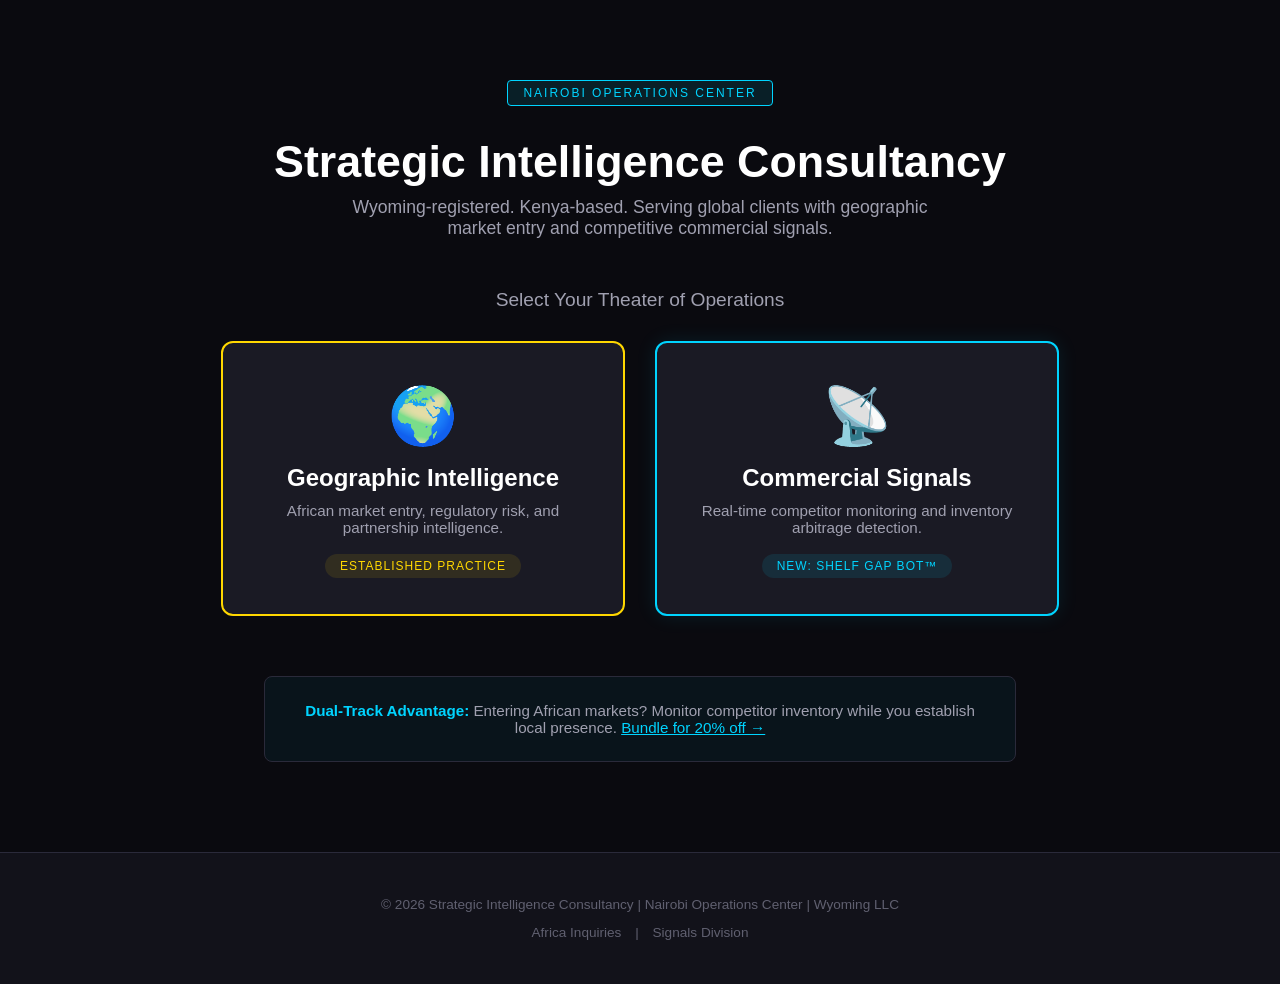
==== index.html @ e2057230 "feat: dual-division architecture - Geographic + Commercial Divisions" ====
<!DOCTYPE html>
<html lang="en">
<head>
    <meta charset="UTF-8">
    <meta name="viewport" content="width=device-width, initial-scale=1.0">
    <title>Strategic Intelligence | Global Operations</title>
    <link rel="stylesheet" href="assets/css/main.css">
</head>
<body style="background:#0a0a0f; color:white; font-family:Arial,sans-serif; margin:0; padding:0;">
    <div style="text-align:center; padding:80px 20px 40px;">
        <div style="display:inline-block; background:rgba(0,212,255,0.1); border:1px solid #00d4ff; color:#00d4ff; padding:5px 15px; border-radius:4px; font-size:0.75rem; letter-spacing:2px; margin-bottom:20px;">NAIROBI OPERATIONS CENTER</div>
        <h1 style="font-size:2.8rem; margin:10px 0; font-weight:700;">Strategic Intelligence Consultancy</h1>
        <p style="color:#a0a0b0; font-size:1.1rem; max-width:600px; margin:0 auto 50px;">Wyoming-registered. Kenya-based. Serving global clients with geographic market entry and competitive commercial signals.</p>
        <h2 style="color:#a0a0b0; font-size:1.2rem; margin-bottom:30px; font-weight:400;">Select Your Theater of Operations</h2>
        <div style="display:flex; justify-content:center; gap:30px; flex-wrap:wrap; max-width:1000px; margin:0 auto;">
            <a href="divisions/geographic/" style="text-decoration:none; color:white; background:#1a1a24; padding:40px; border-radius:12px; border:2px solid #ffd700; width:320px; display:block; transition:all 0.3s;">
                <div style="font-size:3.5rem; margin-bottom:15px;">🌍</div>
                <h2 style="margin:10px 0; font-size:1.5rem;">Geographic Intelligence</h2>
                <p style="color:#a0a0b0; margin:10px 0 20px; font-size:0.95rem;">African market entry, regulatory risk, and partnership intelligence.</p>
                <span style="color:#ffd700; font-size:0.75rem; letter-spacing:1px; background:rgba(255,215,0,0.1); padding:5px 15px; border-radius:20px;">ESTABLISHED PRACTICE</span>
            </a>
            <a href="products/shelf-gap-bot/" style="text-decoration:none; color:white; background:#1a1a24; padding:40px; border-radius:12px; border:2px solid #00d4ff; width:320px; display:block; box-shadow:0 0 20px rgba(0,212,255,0.1);">
                <div style="font-size:3.5rem; margin-bottom:15px;">📡</div>
                <h2 style="margin:10px 0; font-size:1.5rem;">Commercial Signals</h2>
                <p style="color:#a0a0b0; margin:10px 0 20px; font-size:0.95rem;">Real-time competitor monitoring and inventory arbitrage detection.</p>
                <span style="color:#00d4ff; font-size:0.75rem; letter-spacing:1px; background:rgba(0,212,255,0.1); padding:5px 15px; border-radius:20px;">NEW: SHELF GAP BOT™</span>
            </a>
        </div>
        <div style="margin-top:60px; padding:25px; background:rgba(0,212,255,0.05); border:1px solid #2a2a3a; border-radius:8px; max-width:700px; margin-left:auto; margin-right:auto;">
            <p style="color:#a0a0b0; margin:0; font-size:0.95rem;"><strong style="color:#00d4ff;">Dual-Track Advantage:</strong> Entering African markets? Monitor competitor inventory while you establish local presence. <a href="contact/" style="color:#00d4ff;">Bundle for 20% off →</a></p>
        </div>
    </div>
    <footer style="background:#12121a; border-top:1px solid #2a2a3a; padding:30px; text-align:center; margin-top:50px; color:#606070; font-size:0.85rem;">
        <p>© 2026 Strategic Intelligence Consultancy | Nairobi Operations Center | Wyoming LLC</p>
        <p style="margin-top:10px;"><a href="mailto:africa@strategicintelligenceconsultancy.services" style="color:#606070; text-decoration:none; margin:0 10px;">Africa Inquiries</a> | <a href="mailto:signals@strategicintelligenceconsultancy.services" style="color:#606070; text-decoration:none; margin:0 10px;">Signals Division</a></p>
    </footer>
</body>
</html>
---- assets/css/main.css ----
body.dark-theme { background-color: #0a0a0f; color: #ffffff; font-family: Arial, sans-serif; margin: 0; padding: 0; }
a { transition: all 0.3s; }
a:hover { opacity: 0.8; transform: translateY(-2px); }
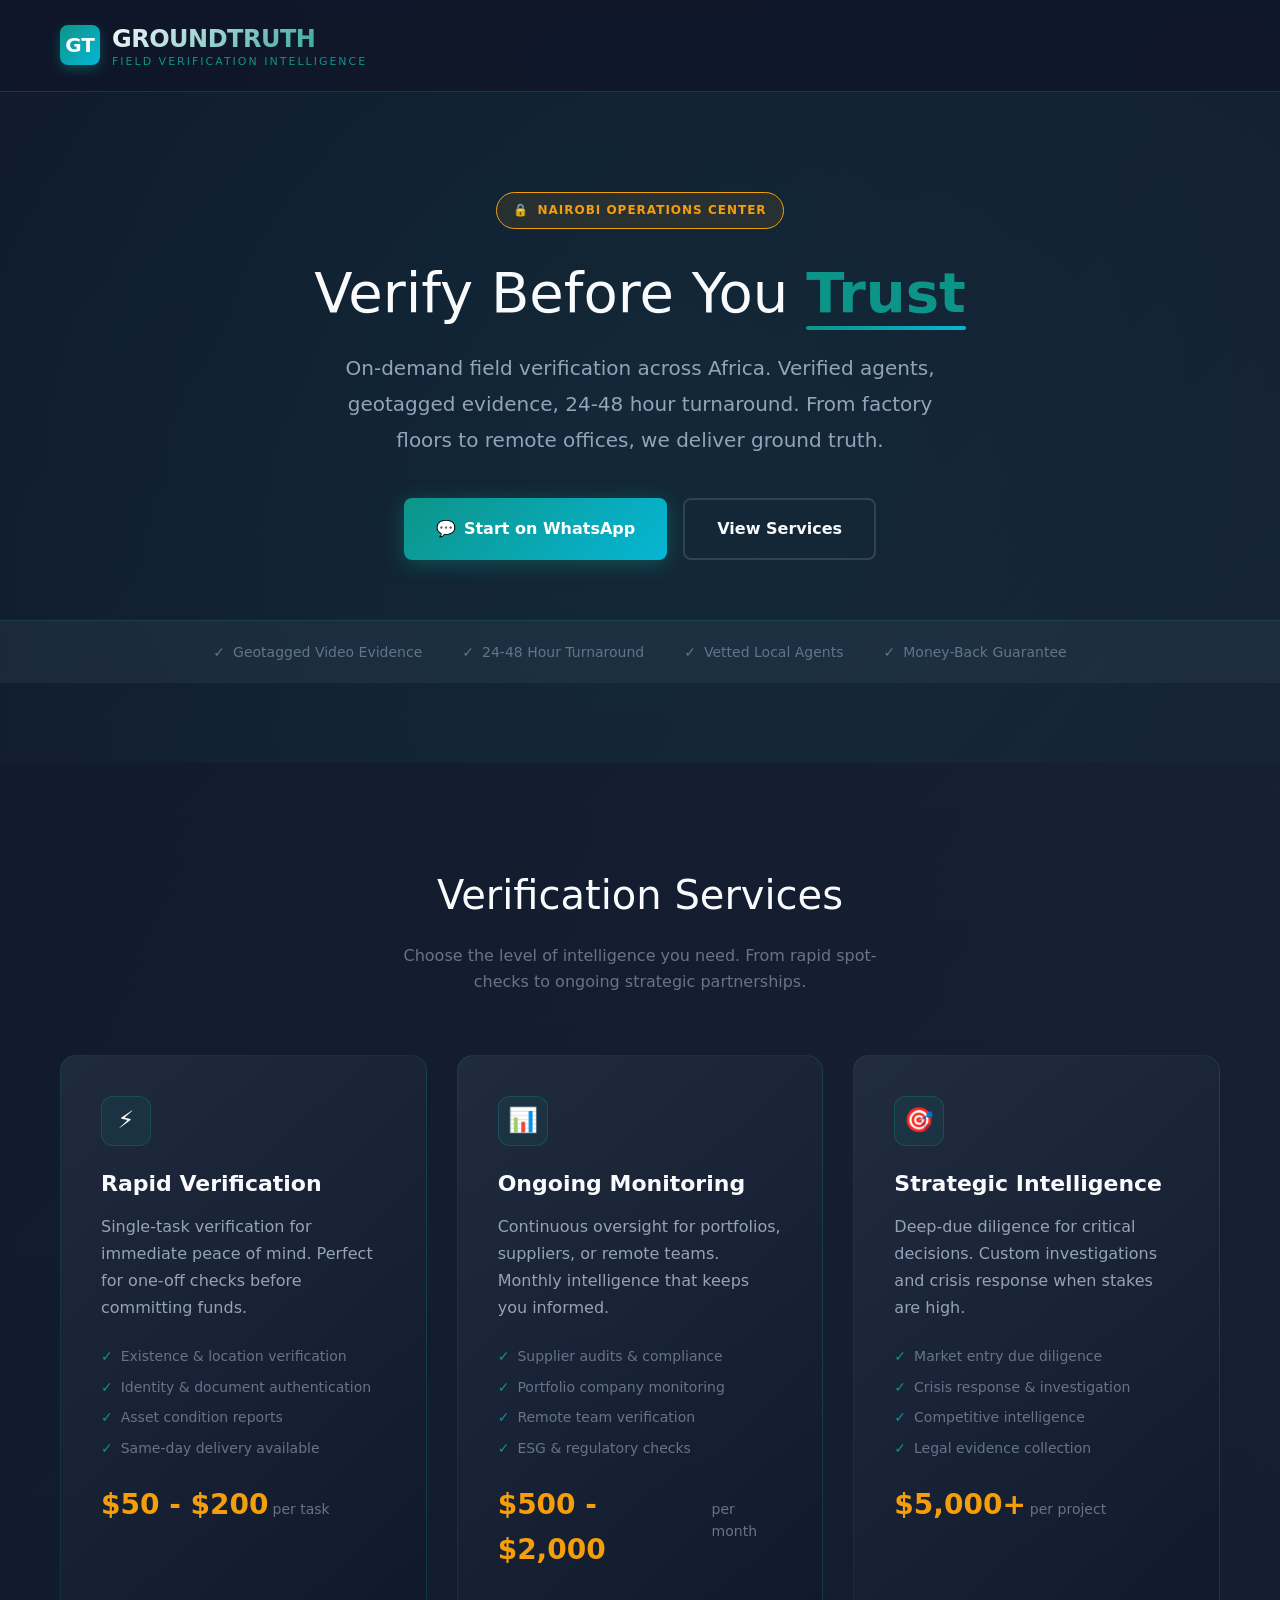
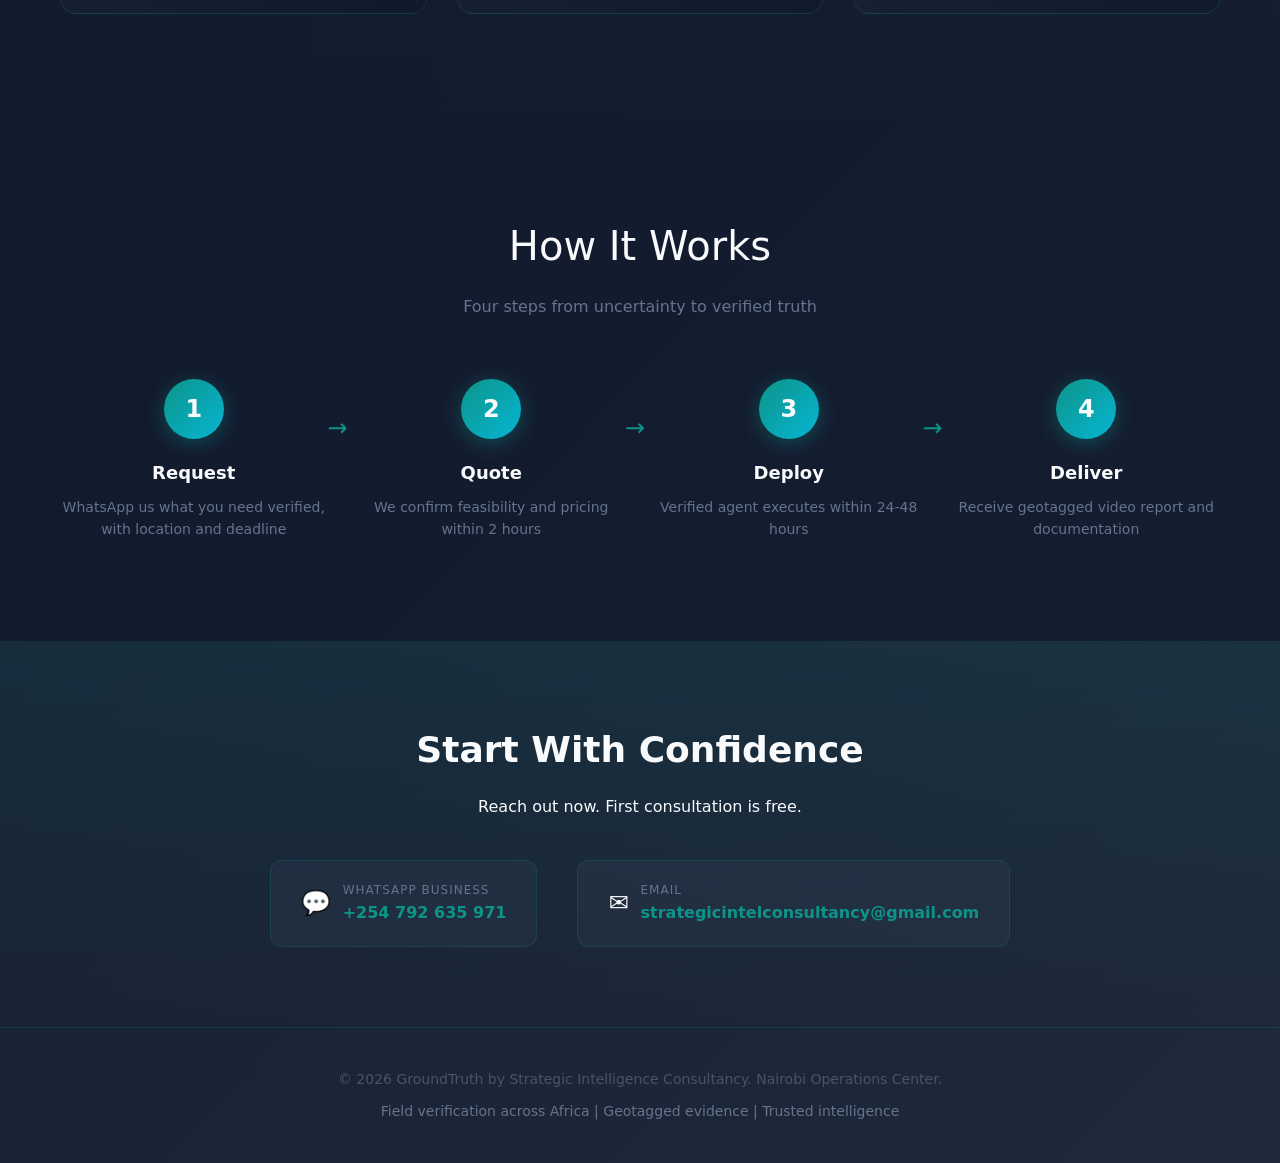
==== commit c4b72bc7: "Revamp index.html with new title and styles Updated the title and meta description for SEO. Added a " ====
--- a/index.html
+++ b/index.html
@@ -3,36 +3,629 @@
 <head>
     <meta charset="UTF-8">
     <meta name="viewport" content="width=device-width, initial-scale=1.0">
-    <title>Strategic Intelligence | Global Operations</title>
-    <link rel="stylesheet" href="assets/css/main.css">
+    <title>GroundTruth | Field Verification Intelligence - Africa</title>
+    <meta name="description" content="On-demand field verification across Africa. Verified agents, geotagged evidence, 24-48 hour turnaround.">
+    <style>
+        /* Psychological Trust Color Palette */
+        :root {
+            --trust-navy: #0f172a;      /* Deep navy - stability, trust, authority */
+            --trust-teal: #0d9488;      /* Teal - reliability, clarity, calm */
+            --trust-gold: #f59e0b;      /* Amber gold - premium quality, attention */
+            --trust-slate: #334155;     /* Slate - professional, grounded */
+            --trust-light: #f8fafc;     /* Off-white - clean, honest */
+            --trust-accent: #06b6d4;    /* Cyan - technology, precision */
+        }
+
+        *{margin:0;padding:0;box-sizing:border-box;font-family:'Segoe UI',system-ui,sans-serif}
+
+        body{
+            background: linear-gradient(135deg, var(--trust-navy) 0%, #1e293b 100%);
+            color: var(--trust-light);
+            line-height:1.6;
+            min-height: 100vh;
+        }
+
+        .container{max-width:1200px;margin:0 auto;padding:0 20px}
+
+        /* Header with glassmorphism - conveys transparency */
+        header{
+            padding:20px 0;
+            background: rgba(15, 23, 42, 0.8);
+            backdrop-filter: blur(10px);
+            border-bottom: 1px solid rgba(13, 148, 136, 0.3);
+            position: sticky;
+            top: 0;
+            z-index: 100;
+        }
+
+        .logo-container {
+            display: flex;
+            align-items: center;
+            gap: 12px;
+        }
+
+        .logo-icon {
+            width: 40px;
+            height: 40px;
+            background: linear-gradient(135deg, var(--trust-teal), var(--trust-accent));
+            border-radius: 8px;
+            display: flex;
+            align-items: center;
+            justify-content: center;
+            font-weight: bold;
+            font-size: 20px;
+            box-shadow: 0 4px 12px rgba(13, 148, 136, 0.4);
+        }
+
+        .logo-text {
+            font-size: 24px;
+            font-weight: 700;
+            background: linear-gradient(135deg, var(--trust-light), var(--trust-teal));
+            -webkit-background-clip: text;
+            -webkit-text-fill-color: transparent;
+            background-clip: text;
+            letter-spacing: -0.5px;
+        }
+
+        .logo-sub {
+            font-size: 11px;
+            color: var(--trust-teal);
+            text-transform: uppercase;
+            letter-spacing: 2px;
+            margin-top: -5px;
+        }
+
+        /* Hero with trust signals */
+        .hero{
+            padding: 100px 0 80px;
+            text-align: center;
+            position: relative;
+            overflow: hidden;
+        }
+
+        .hero::before {
+            content: '';
+            position: absolute;
+            top: -50%;
+            left: -50%;
+            width: 200%;
+            height: 200%;
+            background: radial-gradient(circle, rgba(13, 148, 136, 0.1) 0%, transparent 70%);
+            animation: pulse 4s ease-in-out infinite;
+        }
+
+        @keyframes pulse {
+            0%, 100% { transform: scale(1); opacity: 0.5; }
+            50% { transform: scale(1.1); opacity: 0.8; }
+        }
+
+        .hero-content {
+            position: relative;
+            z-index: 1;
+        }
+
+        .trust-badge {
+            display: inline-flex;
+            align-items: center;
+            gap: 8px;
+            background: rgba(245, 158, 11, 0.1);
+            border: 1px solid var(--trust-gold);
+            color: var(--trust-gold);
+            padding: 8px 16px;
+            border-radius: 20px;
+            font-size: 12px;
+            font-weight: 600;
+            text-transform: uppercase;
+            letter-spacing: 1px;
+            margin-bottom: 30px;
+        }
+
+        .hero h1{
+            font-size: 56px;
+            margin-bottom: 24px;
+            font-weight: 300;
+            line-height: 1.2;
+        }
+
+        .hero h1 span{
+            color: var(--trust-teal);
+            font-weight: 700;
+            position: relative;
+        }
+
+        .hero h1 span::after {
+            content: '';
+            position: absolute;
+            bottom: -5px;
+            left: 0;
+            width: 100%;
+            height: 4px;
+            background: linear-gradient(90deg, var(--trust-teal), var(--trust-accent));
+            border-radius: 2px;
+        }
+
+        .hero p{
+            font-size: 20px;
+            color: #94a3b8;
+            max-width: 600px;
+            margin: 0 auto 40px;
+            line-height: 1.8;
+        }
+
+        .cta-container {
+            display: flex;
+            gap: 16px;
+            justify-content: center;
+            flex-wrap: wrap;
+        }
+
+        .cta{
+            display:inline-flex;
+            align-items: center;
+            gap: 8px;
+            background: linear-gradient(135deg, var(--trust-teal), var(--trust-accent));
+            color: white;
+            padding: 16px 32px;
+            text-decoration:none;
+            font-weight: 600;
+            border-radius: 8px;
+            transition: all 0.3s ease;
+            box-shadow: 0 4px 20px rgba(13, 148, 136, 0.4);
+        }
+
+        .cta:hover {
+            transform: translateY(-2px);
+            box-shadow: 0 8px 30px rgba(13, 148, 136, 0.6);
+        }
+
+        .cta.secondary{
+            background: transparent;
+            border: 2px solid var(--trust-slate);
+            color: var(--trust-light);
+            box-shadow: none;
+        }
+
+        .cta.secondary:hover {
+            border-color: var(--trust-teal);
+            background: rgba(13, 148, 136, 0.1);
+        }
+
+        /* Trust indicators bar */
+        .trust-bar {
+            background: rgba(51, 65, 85, 0.3);
+            padding: 20px 0;
+            margin-top: 60px;
+            border-top: 1px solid rgba(13, 148, 136, 0.2);
+        }
+
+        .trust-indicators {
+            display: flex;
+            justify-content: center;
+            gap: 40px;
+            flex-wrap: wrap;
+        }
+
+        .trust-item {
+            display: flex;
+            align-items: center;
+            gap: 8px;
+            color: #64748b;
+            font-size: 14px;
+        }
+
+        .trust-item svg {
+            width: 20px;
+            height: 20px;
+            color: var(--trust-teal);
+        }
+
+        /* Services section with cards */
+        .services{
+            padding: 100px 0;
+            background: linear-gradient(180deg, transparent 0%, rgba(15, 23, 42, 0.5) 100%);
+        }
+
+        .section-header {
+            text-align: center;
+            margin-bottom: 60px;
+        }
+
+        .section-header h2 {
+            font-size: 40px;
+            font-weight: 300;
+            margin-bottom: 16px;
+        }
+
+        .section-header p {
+            color: #64748b;
+            max-width: 500px;
+            margin: 0 auto;
+        }
+
+        .grid{
+            display:grid;
+            grid-template-columns:repeat(auto-fit,minmax(350px,1fr));
+            gap: 30px;
+        }
+
+        .card{
+            background: linear-gradient(135deg, rgba(51, 65, 85, 0.4), rgba(15, 23, 42, 0.6));
+            padding: 40px;
+            border-radius: 16px;
+            border: 1px solid rgba(13, 148, 136, 0.2);
+            transition: all 0.3s ease;
+            position: relative;
+            overflow: hidden;
+        }
+
+        .card::before {
+            content: '';
+            position: absolute;
+            top: 0;
+            left: 0;
+            width: 100%;
+            height: 4px;
+            background: linear-gradient(90deg, var(--trust-teal), var(--trust-accent));
+            transform: scaleX(0);
+            transition: transform 0.3s ease;
+        }
+
+        .card:hover {
+            transform: translateY(-5px);
+            border-color: rgba(13, 148, 136, 0.5);
+            box-shadow: 0 20px 40px rgba(0, 0, 0, 0.3);
+        }
+
+        .card:hover::before {
+            transform: scaleX(1);
+        }
+
+        .card-icon {
+            width: 50px;
+            height: 50px;
+            background: rgba(13, 148, 136, 0.1);
+            border-radius: 12px;
+            display: flex;
+            align-items: center;
+            justify-content: center;
+            font-size: 24px;
+            margin-bottom: 20px;
+            border: 1px solid rgba(13, 148, 136, 0.3);
+        }
+
+        .card h3{
+            color: var(--trust-light);
+            margin-bottom: 12px;
+            font-size: 22px;
+            font-weight: 600;
+        }
+
+        .card p{
+            color: #94a3b8;
+            line-height: 1.7;
+            margin-bottom: 24px;
+        }
+
+        .features-list {
+            list-style: none;
+            margin-bottom: 24px;
+        }
+
+        .features-list li {
+            color: #64748b;
+            font-size: 14px;
+            margin-bottom: 8px;
+            display: flex;
+            align-items: center;
+            gap: 8px;
+        }
+
+        .features-list li::before {
+            content: '✓';
+            color: var(--trust-teal);
+            font-weight: bold;
+        }
+
+        .price{
+            color: var(--trust-gold);
+            font-size: 28px;
+            font-weight: 700;
+            display: flex;
+            align-items: baseline;
+            gap: 4px;
+        }
+
+        .price span {
+            font-size: 14px;
+            color: #64748b;
+            font-weight: 400;
+        }
+
+        /* Process section - builds confidence */
+        .process {
+            padding: 100px 0;
+            background: rgba(15, 23, 42, 0.5);
+        }
+
+        .process-grid {
+            display: grid;
+            grid-template-columns: repeat(4, 1fr);
+            gap: 30px;
+            margin-top: 60px;
+        }
+
+        .process-step {
+            text-align: center;
+            position: relative;
+        }
+
+        .process-step::after {
+            content: '→';
+            position: absolute;
+            right: -20px;
+            top: 30px;
+            color: var(--trust-teal);
+            font-size: 24px;
+        }
+
+        .process-step:last-child::after {
+            display: none;
+        }
+
+        .step-number {
+            width: 60px;
+            height: 60px;
+            background: linear-gradient(135deg, var(--trust-teal), var(--trust-accent));
+            border-radius: 50%;
+            display: flex;
+            align-items: center;
+            justify-content: center;
+            font-size: 24px;
+            font-weight: 700;
+            margin: 0 auto 20px;
+            box-shadow: 0 4px 20px rgba(13, 148, 136, 0.4);
+        }
+
+        .process-step h4 {
+            color: var(--trust-light);
+            margin-bottom: 8px;
+            font-size: 18px;
+        }
+
+        .process-step p {
+            color: #64748b;
+            font-size: 14px;
+        }
+
+        /* Contact section */
+        .contact {
+            padding: 80px 0;
+            text-align: center;
+            background: linear-gradient(180deg, rgba(13, 148, 136, 0.1), transparent);
+        }
+
+        .contact h2 {
+            font-size: 36px;
+            margin-bottom: 16px;
+        }
+
+        .contact-options {
+            display: flex;
+            justify-content: center;
+            gap: 40px;
+            margin-top: 40px;
+            flex-wrap: wrap;
+        }
+
+        .contact-option {
+            display: flex;
+            align-items: center;
+            gap: 12px;
+            padding: 20px 30px;
+            background: rgba(51, 65, 85, 0.3);
+            border-radius: 12px;
+            border: 1px solid rgba(13, 148, 136, 0.2);
+            text-decoration: none;
+            color: var(--trust-light);
+            transition: all 0.3s ease;
+        }
+
+        .contact-option:hover {
+            border-color: var(--trust-teal);
+            background: rgba(13, 148, 136, 0.1);
+        }
+
+        .contact-icon {
+            font-size: 24px;
+        }
+
+        .contact-details {
+            text-align: left;
+        }
+
+        .contact-label {
+            font-size: 12px;
+            color: #64748b;
+            text-transform: uppercase;
+            letter-spacing: 1px;
+        }
+
+        .contact-value {
+            font-weight: 600;
+            color: var(--trust-teal);
+        }
+
+        footer{
+            padding: 40px 0;
+            border-top: 1px solid rgba(13, 148, 136, 0.2);
+            text-align: center;
+            color: #475569;
+            font-size: 14px;
+        }
+
+        @media(max-width:768px){
+            .hero h1{font-size: 36px}
+            .process-grid {grid-template-columns: 1fr;}
+            .process-step::after {display: none;}
+            .grid {grid-template-columns: 1fr;}
+        }
+    </style>
+<base target="_blank">
 </head>
-<body style="background:#0a0a0f; color:white; font-family:Arial,sans-serif; margin:0; padding:0;">
-    <div style="text-align:center; padding:80px 20px 40px;">
-        <div style="display:inline-block; background:rgba(0,212,255,0.1); border:1px solid #00d4ff; color:#00d4ff; padding:5px 15px; border-radius:4px; font-size:0.75rem; letter-spacing:2px; margin-bottom:20px;">NAIROBI OPERATIONS CENTER</div>
-        <h1 style="font-size:2.8rem; margin:10px 0; font-weight:700;">Strategic Intelligence Consultancy</h1>
-        <p style="color:#a0a0b0; font-size:1.1rem; max-width:600px; margin:0 auto 50px;">Wyoming-registered. Kenya-based. Serving global clients with geographic market entry and competitive commercial signals.</p>
-        <h2 style="color:#a0a0b0; font-size:1.2rem; margin-bottom:30px; font-weight:400;">Select Your Theater of Operations</h2>
-        <div style="display:flex; justify-content:center; gap:30px; flex-wrap:wrap; max-width:1000px; margin:0 auto;">
-            <a href="divisions/geographic/" style="text-decoration:none; color:white; background:#1a1a24; padding:40px; border-radius:12px; border:2px solid #ffd700; width:320px; display:block; transition:all 0.3s;">
-                <div style="font-size:3.5rem; margin-bottom:15px;">🌍</div>
-                <h2 style="margin:10px 0; font-size:1.5rem;">Geographic Intelligence</h2>
-                <p style="color:#a0a0b0; margin:10px 0 20px; font-size:0.95rem;">African market entry, regulatory risk, and partnership intelligence.</p>
-                <span style="color:#ffd700; font-size:0.75rem; letter-spacing:1px; background:rgba(255,215,0,0.1); padding:5px 15px; border-radius:20px;">ESTABLISHED PRACTICE</span>
-            </a>
-            <a href="products/shelf-gap-bot/" style="text-decoration:none; color:white; background:#1a1a24; padding:40px; border-radius:12px; border:2px solid #00d4ff; width:320px; display:block; box-shadow:0 0 20px rgba(0,212,255,0.1);">
-                <div style="font-size:3.5rem; margin-bottom:15px;">📡</div>
-                <h2 style="margin:10px 0; font-size:1.5rem;">Commercial Signals</h2>
-                <p style="color:#a0a0b0; margin:10px 0 20px; font-size:0.95rem;">Real-time competitor monitoring and inventory arbitrage detection.</p>
-                <span style="color:#00d4ff; font-size:0.75rem; letter-spacing:1px; background:rgba(0,212,255,0.1); padding:5px 15px; border-radius:20px;">NEW: SHELF GAP BOT™</span>
-            </a>
+<body>
+    <header>
+        <div class="container">
+            <div class="logo-container">
+                <div class="logo-icon">GT</div>
+                <div>
+                    <div class="logo-text">GROUNDTRUTH</div>
+                    <div class="logo-sub">Field Verification Intelligence</div>
+                </div>
+            </div>
         </div>
-        <div style="margin-top:60px; padding:25px; background:rgba(0,212,255,0.05); border:1px solid #2a2a3a; border-radius:8px; max-width:700px; margin-left:auto; margin-right:auto;">
-            <p style="color:#a0a0b0; margin:0; font-size:0.95rem;"><strong style="color:#00d4ff;">Dual-Track Advantage:</strong> Entering African markets? Monitor competitor inventory while you establish local presence. <a href="contact/" style="color:#00d4ff;">Bundle for 20% off →</a></p>
+    </header>
+
+    <section class="hero">
+        <div class="container hero-content">
+            <div class="trust-badge">
+                <span>🔒</span> Nairobi Operations Center
+            </div>
+            <h1>Verify Before You <span>Trust</span></h1>
+            <p>On-demand field verification across Africa. Verified agents, geotagged evidence, 24-48 hour turnaround. From factory floors to remote offices, we deliver ground truth.</p>
+            <div class="cta-container">
+                <a href="https://wa.me/254792635971?text=I%20need%20verification%20services" class="cta">
+                    <span>💬</span> Start on WhatsApp
+                </a>
+                <a href="#services" class="cta secondary">View Services</a>
+            </div>
         </div>
-    </div>
-    <footer style="background:#12121a; border-top:1px solid #2a2a3a; padding:30px; text-align:center; margin-top:50px; color:#606070; font-size:0.85rem;">
-        <p>© 2026 Strategic Intelligence Consultancy | Nairobi Operations Center | Wyoming LLC</p>
-        <p style="margin-top:10px;"><a href="mailto:africa@strategicintelligenceconsultancy.services" style="color:#606070; text-decoration:none; margin:0 10px;">Africa Inquiries</a> | <a href="mailto:signals@strategicintelligenceconsultancy.services" style="color:#606070; text-decoration:none; margin:0 10px;">Signals Division</a></p>
+
+        <div class="trust-bar">
+            <div class="container">
+                <div class="trust-indicators">
+                    <div class="trust-item">
+                        <span>✓</span> Geotagged Video Evidence
+                    </div>
+                    <div class="trust-item">
+                        <span>✓</span> 24-48 Hour Turnaround
+                    </div>
+                    <div class="trust-item">
+                        <span>✓</span> Vetted Local Agents
+                    </div>
+                    <div class="trust-item">
+                        <span>✓</span> Money-Back Guarantee
+                    </div>
+                </div>
+            </div>
+        </div>
+    </section>
+
+    <section class="services" id="services">
+        <div class="container">
+            <div class="section-header">
+                <h2>Verification Services</h2>
+                <p>Choose the level of intelligence you need. From rapid spot-checks to ongoing strategic partnerships.</p>
+            </div>
+            <div class="grid">
+                <div class="card">
+                    <div class="card-icon">⚡</div>
+                    <h3>Rapid Verification</h3>
+                    <p>Single-task verification for immediate peace of mind. Perfect for one-off checks before committing funds.</p>
+                    <ul class="features-list">
+                        <li>Existence & location verification</li>
+                        <li>Identity & document authentication</li>
+                        <li>Asset condition reports</li>
+                        <li>Same-day delivery available</li>
+                    </ul>
+                    <div class="price">$50 - $200 <span>per task</span></div>
+                </div>
+                <div class="card">
+                    <div class="card-icon">📊</div>
+                    <h3>Ongoing Monitoring</h3>
+                    <p>Continuous oversight for portfolios, suppliers, or remote teams. Monthly intelligence that keeps you informed.</p>
+                    <ul class="features-list">
+                        <li>Supplier audits & compliance</li>
+                        <li>Portfolio company monitoring</li>
+                        <li>Remote team verification</li>
+                        <li>ESG & regulatory checks</li>
+                    </ul>
+                    <div class="price">$500 - $2,000 <span>per month</span></div>
+                </div>
+                <div class="card">
+                    <div class="card-icon">🎯</div>
+                    <h3>Strategic Intelligence</h3>
+                    <p>Deep-due diligence for critical decisions. Custom investigations and crisis response when stakes are high.</p>
+                    <ul class="features-list">
+                        <li>Market entry due diligence</li>
+                        <li>Crisis response & investigation</li>
+                        <li>Competitive intelligence</li>
+                        <li>Legal evidence collection</li>
+                    </ul>
+                    <div class="price">$5,000+ <span>per project</span></div>
+                </div>
+            </div>
+        </div>
+    </section>
+
+    <section class="process">
+        <div class="container">
+            <div class="section-header">
+                <h2>How It Works</h2>
+                <p>Four steps from uncertainty to verified truth</p>
+            </div>
+            <div class="process-grid">
+                <div class="process-step">
+                    <div class="step-number">1</div>
+                    <h4>Request</h4>
+                    <p>WhatsApp us what you need verified, with location and deadline</p>
+                </div>
+                <div class="process-step">
+                    <div class="step-number">2</div>
+                    <h4>Quote</h4>
+                    <p>We confirm feasibility and pricing within 2 hours</p>
+                </div>
+                <div class="process-step">
+                    <div class="step-number">3</div>
+                    <h4>Deploy</h4>
+                    <p>Verified agent executes within 24-48 hours</p>
+                </div>
+                <div class="process-step">
+                    <div class="step-number">4</div>
+                    <h4>Deliver</h4>
+                    <p>Receive geotagged video report and documentation</p>
+                </div>
+            </div>
+        </div>
+    </section>
+
+    <section class="contact">
+        <div class="container">
+            <h2>Start With Confidence</h2>
+            <p>Reach out now. First consultation is free.</p>
+            <div class="contact-options">
+                <a href="https://wa.me/254792635971" class="contact-option">
+                    <div class="contact-icon">💬</div>
+                    <div class="contact-details">
+                        <div class="contact-label">WhatsApp Business</div>
+                        <div class="contact-value">+254 792 635 971</div>
+                    </div>
+                </a>
+                <a href="mailto:strategicintelconsultancy@gmail.com" class="contact-option">
+                    <div class="contact-icon">✉️</div>
+                    <div class="contact-details">
+                        <div class="contact-label">Email</div>
+                        <div class="contact-value">strategicintelconsultancy@gmail.com</div>
+                    </div>
+                </a>
+            </div>
+        </div>
+    </section>
+
+    <footer>
+        <div class="container">
+            <p>© 2026 GroundTruth by Strategic Intelligence Consultancy. Nairobi Operations Center.</p>
+            <p style="margin-top: 10px; color: #64748b;">Field verification across Africa | Geotagged evidence | Trusted intelligence</p>
+        </div>
     </footer>
 </body>
 </html>
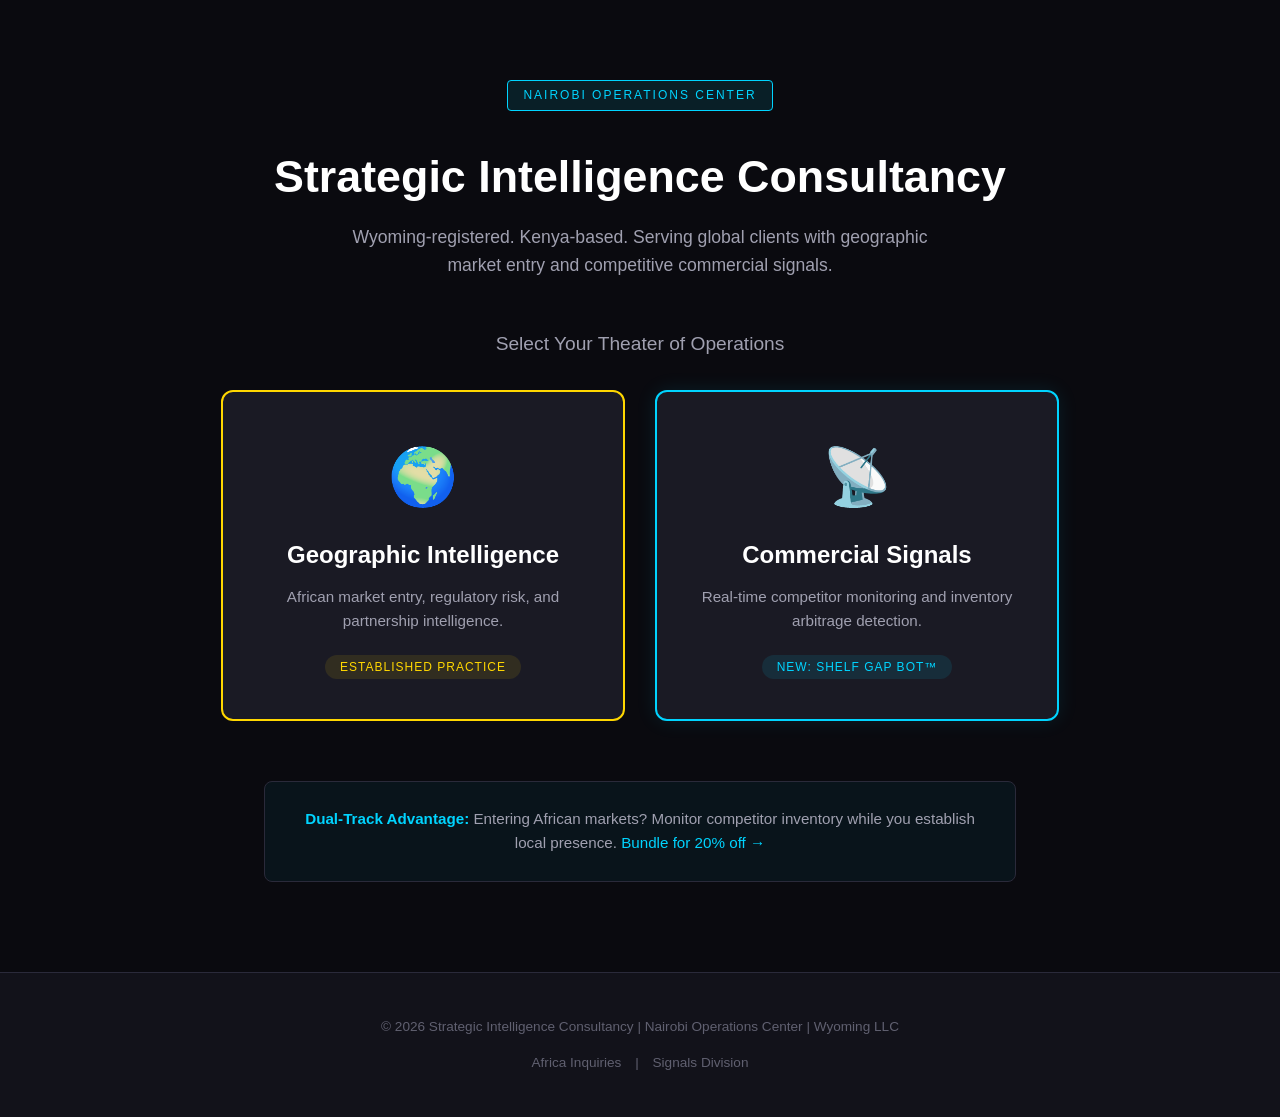
==== commit da59a5e3: "Add email campaign tracking with Formspree" ====
--- a/index.html
+++ b/index.html
@@ -3,629 +3,75 @@
 <head>
     <meta charset="UTF-8">
     <meta name="viewport" content="width=device-width, initial-scale=1.0">
-    <title>GroundTruth | Field Verification Intelligence - Africa</title>
-    <meta name="description" content="On-demand field verification across Africa. Verified agents, geotagged evidence, 24-48 hour turnaround.">
-    <style>
-        /* Psychological Trust Color Palette */
-        :root {
-            --trust-navy: #0f172a;      /* Deep navy - stability, trust, authority */
-            --trust-teal: #0d9488;      /* Teal - reliability, clarity, calm */
-            --trust-gold: #f59e0b;      /* Amber gold - premium quality, attention */
-            --trust-slate: #334155;     /* Slate - professional, grounded */
-            --trust-light: #f8fafc;     /* Off-white - clean, honest */
-            --trust-accent: #06b6d4;    /* Cyan - technology, precision */
+    <title>Strategic Intelligence | Global Operations</title>
+    
+    <!-- Email Campaign Tracking -->
+    <script>
+        // Capture URL parameters when someone clicks from your email campaigns
+        const params = new URLSearchParams(window.location.search);
+        const source = params.get('utm_source');
+        const campaign = params.get('utm_campaign');
+        
+        if (source === 'coldoutreach' || campaign === 'afrilabel_pitch') {
+            // Log to browser console for immediate debugging (Press F12 to see)
+            console.log('🔥 HOT LEAD: Email campaign visitor detected!', {
+                timestamp: new Date().toString(),
+                page: window.location.href,
+                referrer: document.referrer,
+                source: source,
+                campaign: campaign
+            });
+            
+            // Send notification via Formspree
+            fetch('https://formspree.io/f/xjgjbjgo', {
+                method: 'POST',
+                headers: {'Content-Type': 'application/json'},
+                body: JSON.stringify({
+                    message: '🔥 Hot lead from email campaign visited website!',
+                    page: window.location.href,
+                    timestamp: new Date().toString(),
+                    source: source || 'email',
+                    campaign: campaign || 'afrilabel',
+                    userAgent: navigator.userAgent,
+                    referrer: document.referrer || 'direct'
+                })
+            }).then(response => {
+                console.log('✅ Notification sent to your email');
+            }).catch(error => {
+                console.log('⚠️ Tracking active (Formspree error)');
+            });
         }
-
-        *{margin:0;padding:0;box-sizing:border-box;font-family:'Segoe UI',system-ui,sans-serif}
-
-        body{
-            background: linear-gradient(135deg, var(--trust-navy) 0%, #1e293b 100%);
-            color: var(--trust-light);
-            line-height:1.6;
-            min-height: 100vh;
-        }
-
-        .container{max-width:1200px;margin:0 auto;padding:0 20px}
-
-        /* Header with glassmorphism - conveys transparency */
-        header{
-            padding:20px 0;
-            background: rgba(15, 23, 42, 0.8);
-            backdrop-filter: blur(10px);
-            border-bottom: 1px solid rgba(13, 148, 136, 0.3);
-            position: sticky;
-            top: 0;
-            z-index: 100;
-        }
-
-        .logo-container {
-            display: flex;
-            align-items: center;
-            gap: 12px;
-        }
-
-        .logo-icon {
-            width: 40px;
-            height: 40px;
-            background: linear-gradient(135deg, var(--trust-teal), var(--trust-accent));
-            border-radius: 8px;
-            display: flex;
-            align-items: center;
-            justify-content: center;
-            font-weight: bold;
-            font-size: 20px;
-            box-shadow: 0 4px 12px rgba(13, 148, 136, 0.4);
-        }
-
-        .logo-text {
-            font-size: 24px;
-            font-weight: 700;
-            background: linear-gradient(135deg, var(--trust-light), var(--trust-teal));
-            -webkit-background-clip: text;
-            -webkit-text-fill-color: transparent;
-            background-clip: text;
-            letter-spacing: -0.5px;
-        }
-
-        .logo-sub {
-            font-size: 11px;
-            color: var(--trust-teal);
-            text-transform: uppercase;
-            letter-spacing: 2px;
-            margin-top: -5px;
-        }
-
-        /* Hero with trust signals */
-        .hero{
-            padding: 100px 0 80px;
-            text-align: center;
-            position: relative;
-            overflow: hidden;
-        }
-
-        .hero::before {
-            content: '';
-            position: absolute;
-            top: -50%;
-            left: -50%;
-            width: 200%;
-            height: 200%;
-            background: radial-gradient(circle, rgba(13, 148, 136, 0.1) 0%, transparent 70%);
-            animation: pulse 4s ease-in-out infinite;
-        }
-
-        @keyframes pulse {
-            0%, 100% { transform: scale(1); opacity: 0.5; }
-            50% { transform: scale(1.1); opacity: 0.8; }
-        }
-
-        .hero-content {
-            position: relative;
-            z-index: 1;
-        }
-
-        .trust-badge {
-            display: inline-flex;
-            align-items: center;
-            gap: 8px;
-            background: rgba(245, 158, 11, 0.1);
-            border: 1px solid var(--trust-gold);
-            color: var(--trust-gold);
-            padding: 8px 16px;
-            border-radius: 20px;
-            font-size: 12px;
-            font-weight: 600;
-            text-transform: uppercase;
-            letter-spacing: 1px;
-            margin-bottom: 30px;
-        }
-
-        .hero h1{
-            font-size: 56px;
-            margin-bottom: 24px;
-            font-weight: 300;
-            line-height: 1.2;
-        }
-
-        .hero h1 span{
-            color: var(--trust-teal);
-            font-weight: 700;
-            position: relative;
-        }
-
-        .hero h1 span::after {
-            content: '';
-            position: absolute;
-            bottom: -5px;
-            left: 0;
-            width: 100%;
-            height: 4px;
-            background: linear-gradient(90deg, var(--trust-teal), var(--trust-accent));
-            border-radius: 2px;
-        }
-
-        .hero p{
-            font-size: 20px;
-            color: #94a3b8;
-            max-width: 600px;
-            margin: 0 auto 40px;
-            line-height: 1.8;
-        }
-
-        .cta-container {
-            display: flex;
-            gap: 16px;
-            justify-content: center;
-            flex-wrap: wrap;
-        }
-
-        .cta{
-            display:inline-flex;
-            align-items: center;
-            gap: 8px;
-            background: linear-gradient(135deg, var(--trust-teal), var(--trust-accent));
-            color: white;
-            padding: 16px 32px;
-            text-decoration:none;
-            font-weight: 600;
-            border-radius: 8px;
-            transition: all 0.3s ease;
-            box-shadow: 0 4px 20px rgba(13, 148, 136, 0.4);
-        }
-
-        .cta:hover {
-            transform: translateY(-2px);
-            box-shadow: 0 8px 30px rgba(13, 148, 136, 0.6);
-        }
-
-        .cta.secondary{
-            background: transparent;
-            border: 2px solid var(--trust-slate);
-            color: var(--trust-light);
-            box-shadow: none;
-        }
-
-        .cta.secondary:hover {
-            border-color: var(--trust-teal);
-            background: rgba(13, 148, 136, 0.1);
-        }
-
-        /* Trust indicators bar */
-        .trust-bar {
-            background: rgba(51, 65, 85, 0.3);
-            padding: 20px 0;
-            margin-top: 60px;
-            border-top: 1px solid rgba(13, 148, 136, 0.2);
-        }
-
-        .trust-indicators {
-            display: flex;
-            justify-content: center;
-            gap: 40px;
-            flex-wrap: wrap;
-        }
-
-        .trust-item {
-            display: flex;
-            align-items: center;
-            gap: 8px;
-            color: #64748b;
-            font-size: 14px;
-        }
-
-        .trust-item svg {
-            width: 20px;
-            height: 20px;
-            color: var(--trust-teal);
-        }
-
-        /* Services section with cards */
-        .services{
-            padding: 100px 0;
-            background: linear-gradient(180deg, transparent 0%, rgba(15, 23, 42, 0.5) 100%);
-        }
-
-        .section-header {
-            text-align: center;
-            margin-bottom: 60px;
-        }
-
-        .section-header h2 {
-            font-size: 40px;
-            font-weight: 300;
-            margin-bottom: 16px;
-        }
-
-        .section-header p {
-            color: #64748b;
-            max-width: 500px;
-            margin: 0 auto;
-        }
-
-        .grid{
-            display:grid;
-            grid-template-columns:repeat(auto-fit,minmax(350px,1fr));
-            gap: 30px;
-        }
-
-        .card{
-            background: linear-gradient(135deg, rgba(51, 65, 85, 0.4), rgba(15, 23, 42, 0.6));
-            padding: 40px;
-            border-radius: 16px;
-            border: 1px solid rgba(13, 148, 136, 0.2);
-            transition: all 0.3s ease;
-            position: relative;
-            overflow: hidden;
-        }
-
-        .card::before {
-            content: '';
-            position: absolute;
-            top: 0;
-            left: 0;
-            width: 100%;
-            height: 4px;
-            background: linear-gradient(90deg, var(--trust-teal), var(--trust-accent));
-            transform: scaleX(0);
-            transition: transform 0.3s ease;
-        }
-
-        .card:hover {
-            transform: translateY(-5px);
-            border-color: rgba(13, 148, 136, 0.5);
-            box-shadow: 0 20px 40px rgba(0, 0, 0, 0.3);
-        }
-
-        .card:hover::before {
-            transform: scaleX(1);
-        }
-
-        .card-icon {
-            width: 50px;
-            height: 50px;
-            background: rgba(13, 148, 136, 0.1);
-            border-radius: 12px;
-            display: flex;
-            align-items: center;
-            justify-content: center;
-            font-size: 24px;
-            margin-bottom: 20px;
-            border: 1px solid rgba(13, 148, 136, 0.3);
-        }
-
-        .card h3{
-            color: var(--trust-light);
-            margin-bottom: 12px;
-            font-size: 22px;
-            font-weight: 600;
-        }
-
-        .card p{
-            color: #94a3b8;
-            line-height: 1.7;
-            margin-bottom: 24px;
-        }
-
-        .features-list {
-            list-style: none;
-            margin-bottom: 24px;
-        }
-
-        .features-list li {
-            color: #64748b;
-            font-size: 14px;
-            margin-bottom: 8px;
-            display: flex;
-            align-items: center;
-            gap: 8px;
-        }
-
-        .features-list li::before {
-            content: '✓';
-            color: var(--trust-teal);
-            font-weight: bold;
-        }
-
-        .price{
-            color: var(--trust-gold);
-            font-size: 28px;
-            font-weight: 700;
-            display: flex;
-            align-items: baseline;
-            gap: 4px;
-        }
-
-        .price span {
-            font-size: 14px;
-            color: #64748b;
-            font-weight: 400;
-        }
-
-        /* Process section - builds confidence */
-        .process {
-            padding: 100px 0;
-            background: rgba(15, 23, 42, 0.5);
-        }
-
-        .process-grid {
-            display: grid;
-            grid-template-columns: repeat(4, 1fr);
-            gap: 30px;
-            margin-top: 60px;
-        }
-
-        .process-step {
-            text-align: center;
-            position: relative;
-        }
-
-        .process-step::after {
-            content: '→';
-            position: absolute;
-            right: -20px;
-            top: 30px;
-            color: var(--trust-teal);
-            font-size: 24px;
-        }
-
-        .process-step:last-child::after {
-            display: none;
-        }
-
-        .step-number {
-            width: 60px;
-            height: 60px;
-            background: linear-gradient(135deg, var(--trust-teal), var(--trust-accent));
-            border-radius: 50%;
-            display: flex;
-            align-items: center;
-            justify-content: center;
-            font-size: 24px;
-            font-weight: 700;
-            margin: 0 auto 20px;
-            box-shadow: 0 4px 20px rgba(13, 148, 136, 0.4);
-        }
-
-        .process-step h4 {
-            color: var(--trust-light);
-            margin-bottom: 8px;
-            font-size: 18px;
-        }
-
-        .process-step p {
-            color: #64748b;
-            font-size: 14px;
-        }
-
-        /* Contact section */
-        .contact {
-            padding: 80px 0;
-            text-align: center;
-            background: linear-gradient(180deg, rgba(13, 148, 136, 0.1), transparent);
-        }
-
-        .contact h2 {
-            font-size: 36px;
-            margin-bottom: 16px;
-        }
-
-        .contact-options {
-            display: flex;
-            justify-content: center;
-            gap: 40px;
-            margin-top: 40px;
-            flex-wrap: wrap;
-        }
-
-        .contact-option {
-            display: flex;
-            align-items: center;
-            gap: 12px;
-            padding: 20px 30px;
-            background: rgba(51, 65, 85, 0.3);
-            border-radius: 12px;
-            border: 1px solid rgba(13, 148, 136, 0.2);
-            text-decoration: none;
-            color: var(--trust-light);
-            transition: all 0.3s ease;
-        }
-
-        .contact-option:hover {
-            border-color: var(--trust-teal);
-            background: rgba(13, 148, 136, 0.1);
-        }
-
-        .contact-icon {
-            font-size: 24px;
-        }
-
-        .contact-details {
-            text-align: left;
-        }
-
-        .contact-label {
-            font-size: 12px;
-            color: #64748b;
-            text-transform: uppercase;
-            letter-spacing: 1px;
-        }
-
-        .contact-value {
-            font-weight: 600;
-            color: var(--trust-teal);
-        }
-
-        footer{
-            padding: 40px 0;
-            border-top: 1px solid rgba(13, 148, 136, 0.2);
-            text-align: center;
-            color: #475569;
-            font-size: 14px;
-        }
-
-        @media(max-width:768px){
-            .hero h1{font-size: 36px}
-            .process-grid {grid-template-columns: 1fr;}
-            .process-step::after {display: none;}
-            .grid {grid-template-columns: 1fr;}
-        }
-    </style>
-<base target="_blank">
+    </script>
+    
+    <link rel="stylesheet" href="assets/css/main.css">
 </head>
-<body>
-    <header>
-        <div class="container">
-            <div class="logo-container">
-                <div class="logo-icon">GT</div>
-                <div>
-                    <div class="logo-text">GROUNDTRUTH</div>
-                    <div class="logo-sub">Field Verification Intelligence</div>
-                </div>
-            </div>
+<body style="background:#0a0a0f; color:white; font-family:Arial,sans-serif; margin:0; padding:0;">
+    <div style="text-align:center; padding:80px 20px 40px;">
+        <div style="display:inline-block; background:rgba(0,212,255,0.1); border:1px solid #00d4ff; color:#00d4ff; padding:5px 15px; border-radius:4px; font-size:0.75rem; letter-spacing:2px; margin-bottom:20px;">NAIROBI OPERATIONS CENTER</div>
+        <h1 style="font-size:2.8rem; margin:10px 0; font-weight:700;">Strategic Intelligence Consultancy</h1>
+        <p style="color:#a0a0b0; font-size:1.1rem; max-width:600px; margin:0 auto 50px;">Wyoming-registered. Kenya-based. Serving global clients with geographic market entry and competitive commercial signals.</p>
+        <h2 style="color:#a0a0b0; font-size:1.2rem; margin-bottom:30px; font-weight:400;">Select Your Theater of Operations</h2>
+        <div style="display:flex; justify-content:center; gap:30px; flex-wrap:wrap; max-width:1000px; margin:0 auto;">
+            <a href="divisions/geographic/" style="text-decoration:none; color:white; background:#1a1a24; padding:40px; border-radius:12px; border:2px solid #ffd700; width:320px; display:block; transition:all 0.3s;">
+                <div style="font-size:3.5rem; margin-bottom:15px;">🌍</div>
+                <h2 style="margin:10px 0; font-size:1.5rem;">Geographic Intelligence</h2>
+                <p style="color:#a0a0b0; margin:10px 0 20px; font-size:0.95rem;">African market entry, regulatory risk, and partnership intelligence.</p>
+                <span style="color:#ffd700; font-size:0.75rem; letter-spacing:1px; background:rgba(255,215,0,0.1); padding:5px 15px; border-radius:20px;">ESTABLISHED PRACTICE</span>
+            </a>
+            <a href="products/shelf-gap-bot/" style="text-decoration:none; color:white; background:#1a1a24; padding:40px; border-radius:12px; border:2px solid #00d4ff; width:320px; display:block; box-shadow:0 0 20px rgba(0,212,255,0.1);">
+                <div style="font-size:3.5rem; margin-bottom:15px;">📡</div>
+                <h2 style="margin:10px 0; font-size:1.5rem;">Commercial Signals</h2>
+                <p style="color:#a0a0b0; margin:10px 0 20px; font-size:0.95rem;">Real-time competitor monitoring and inventory arbitrage detection.</p>
+                <span style="color:#00d4ff; font-size:0.75rem; letter-spacing:1px; background:rgba(0,212,255,0.1); padding:5px 15px; border-radius:20px;">NEW: SHELF GAP BOT™</span>
+            </a>
         </div>
-    </header>
-
-    <section class="hero">
-        <div class="container hero-content">
-            <div class="trust-badge">
-                <span>🔒</span> Nairobi Operations Center
-            </div>
-            <h1>Verify Before You <span>Trust</span></h1>
-            <p>On-demand field verification across Africa. Verified agents, geotagged evidence, 24-48 hour turnaround. From factory floors to remote offices, we deliver ground truth.</p>
-            <div class="cta-container">
-                <a href="https://wa.me/254792635971?text=I%20need%20verification%20services" class="cta">
-                    <span>💬</span> Start on WhatsApp
-                </a>
-                <a href="#services" class="cta secondary">View Services</a>
-            </div>
+        <div style="margin-top:60px; padding:25px; background:rgba(0,212,255,0.05); border:1px solid #2a2a3a; border-radius:8px; max-width:700px; margin-left:auto; margin-right:auto;">
+            <p style="color:#a0a0b0; margin:0; font-size:0.95rem;"><strong style="color:#00d4ff;">Dual-Track Advantage:</strong> Entering African markets? Monitor competitor inventory while you establish local presence. <a href="contact/" style="color:#00d4ff;">Bundle for 20% off →</a></p>
         </div>
-
-        <div class="trust-bar">
-            <div class="container">
-                <div class="trust-indicators">
-                    <div class="trust-item">
-                        <span>✓</span> Geotagged Video Evidence
-                    </div>
-                    <div class="trust-item">
-                        <span>✓</span> 24-48 Hour Turnaround
-                    </div>
-                    <div class="trust-item">
-                        <span>✓</span> Vetted Local Agents
-                    </div>
-                    <div class="trust-item">
-                        <span>✓</span> Money-Back Guarantee
-                    </div>
-                </div>
-            </div>
-        </div>
-    </section>
-
-    <section class="services" id="services">
-        <div class="container">
-            <div class="section-header">
-                <h2>Verification Services</h2>
-                <p>Choose the level of intelligence you need. From rapid spot-checks to ongoing strategic partnerships.</p>
-            </div>
-            <div class="grid">
-                <div class="card">
-                    <div class="card-icon">⚡</div>
-                    <h3>Rapid Verification</h3>
-                    <p>Single-task verification for immediate peace of mind. Perfect for one-off checks before committing funds.</p>
-                    <ul class="features-list">
-                        <li>Existence & location verification</li>
-                        <li>Identity & document authentication</li>
-                        <li>Asset condition reports</li>
-                        <li>Same-day delivery available</li>
-                    </ul>
-                    <div class="price">$50 - $200 <span>per task</span></div>
-                </div>
-                <div class="card">
-                    <div class="card-icon">📊</div>
-                    <h3>Ongoing Monitoring</h3>
-                    <p>Continuous oversight for portfolios, suppliers, or remote teams. Monthly intelligence that keeps you informed.</p>
-                    <ul class="features-list">
-                        <li>Supplier audits & compliance</li>
-                        <li>Portfolio company monitoring</li>
-                        <li>Remote team verification</li>
-                        <li>ESG & regulatory checks</li>
-                    </ul>
-                    <div class="price">$500 - $2,000 <span>per month</span></div>
-                </div>
-                <div class="card">
-                    <div class="card-icon">🎯</div>
-                    <h3>Strategic Intelligence</h3>
-                    <p>Deep-due diligence for critical decisions. Custom investigations and crisis response when stakes are high.</p>
-                    <ul class="features-list">
-                        <li>Market entry due diligence</li>
-                        <li>Crisis response & investigation</li>
-                        <li>Competitive intelligence</li>
-                        <li>Legal evidence collection</li>
-                    </ul>
-                    <div class="price">$5,000+ <span>per project</span></div>
-                </div>
-            </div>
-        </div>
-    </section>
-
-    <section class="process">
-        <div class="container">
-            <div class="section-header">
-                <h2>How It Works</h2>
-                <p>Four steps from uncertainty to verified truth</p>
-            </div>
-            <div class="process-grid">
-                <div class="process-step">
-                    <div class="step-number">1</div>
-                    <h4>Request</h4>
-                    <p>WhatsApp us what you need verified, with location and deadline</p>
-                </div>
-                <div class="process-step">
-                    <div class="step-number">2</div>
-                    <h4>Quote</h4>
-                    <p>We confirm feasibility and pricing within 2 hours</p>
-                </div>
-                <div class="process-step">
-                    <div class="step-number">3</div>
-                    <h4>Deploy</h4>
-                    <p>Verified agent executes within 24-48 hours</p>
-                </div>
-                <div class="process-step">
-                    <div class="step-number">4</div>
-                    <h4>Deliver</h4>
-                    <p>Receive geotagged video report and documentation</p>
-                </div>
-            </div>
-        </div>
-    </section>
-
-    <section class="contact">
-        <div class="container">
-            <h2>Start With Confidence</h2>
-            <p>Reach out now. First consultation is free.</p>
-            <div class="contact-options">
-                <a href="https://wa.me/254792635971" class="contact-option">
-                    <div class="contact-icon">💬</div>
-                    <div class="contact-details">
-                        <div class="contact-label">WhatsApp Business</div>
-                        <div class="contact-value">+254 792 635 971</div>
-                    </div>
-                </a>
-                <a href="mailto:strategicintelconsultancy@gmail.com" class="contact-option">
-                    <div class="contact-icon">✉️</div>
-                    <div class="contact-details">
-                        <div class="contact-label">Email</div>
-                        <div class="contact-value">strategicintelconsultancy@gmail.com</div>
-                    </div>
-                </a>
-            </div>
-        </div>
-    </section>
-
-    <footer>
-        <div class="container">
-            <p>© 2026 GroundTruth by Strategic Intelligence Consultancy. Nairobi Operations Center.</p>
-            <p style="margin-top: 10px; color: #64748b;">Field verification across Africa | Geotagged evidence | Trusted intelligence</p>
-        </div>
+    </div>
+    <footer style="background:#12121a; border-top:1px solid #2a2a3a; padding:30px; text-align:center; margin-top:50px; color:#606070; font-size:0.85rem;">
+        <p>© 2026 Strategic Intelligence Consultancy | Nairobi Operations Center | Wyoming LLC</p>
+        <p style="margin-top:10px;"><a href="mailto:africa@strategicintelligenceconsultancy.services" style="color:#606070; text-decoration:none; margin:0 10px;">Africa Inquiries</a> | <a href="mailto:signals@strategicintelligenceconsultancy.services" style="color:#606070; text-decoration:none; margin:0 10px;">Signals Division</a></p>
     </footer>
 </body>
-</html>
+</html>
--- a/assets/css/main.css
+++ b/assets/css/main.css
@@ -0,0 +1,15 @@
+/* Strategic Intelligence Consultancy - Main Stylesheet */
+:root { --bg-primary: #0a0a0f; --bg-secondary: #12121a; --bg-tertiary: #1a1a24; --accent-primary: #00d4ff; --accent-gold: #ffd700; --accent-red: #ff3366; --text-primary: #ffffff; --text-secondary: #a0a0b0; --text-muted: #606070; --border-color: #2a2a3a; }
+body { background-color: var(--bg-primary); color: var(--text-primary); font-family: Arial, sans-serif; margin: 0; padding: 0; line-height: 1.6; }
+a { color: var(--accent-primary); text-decoration: none; transition: all 0.3s; }
+a:hover { opacity: 0.8; transform: translateY(-2px); }
+.btn { display: inline-block; padding: 12px 24px; border-radius: 6px; font-weight: 600; cursor: pointer; border: none; }
+.btn-primary { background: var(--accent-primary); color: var(--bg-primary); }
+.btn-gold { background: transparent; border: 2px solid var(--accent-gold); color: var(--accent-gold); }
+.card { background: var(--bg-tertiary); border: 1px solid var(--border-color); border-radius: 12px; padding: 30px; transition: transform 0.3s, box-shadow 0.3s; }
+.card:hover { transform: translateY(-5px); box-shadow: 0 20px 40px rgba(0,0,0,0.3); }
+.badge { display: inline-block; padding: 5px 15px; border-radius: 20px; font-size: 0.75rem; font-weight: 700; letter-spacing: 1px; text-transform: uppercase; }
+.badge-gold { background: rgba(255,215,0,0.1); border: 1px solid var(--accent-gold); color: var(--accent-gold); }
+.badge-blue { background: rgba(0,212,255,0.1); border: 1px solid var(--accent-primary); color: var(--accent-primary); }
+.badge-red { background: rgba(255,51,102,0.1); border: 1px solid var(--accent-red); color: var(--accent-red); }
+@media (max-width: 768px) { body { font-size: 14px; } }
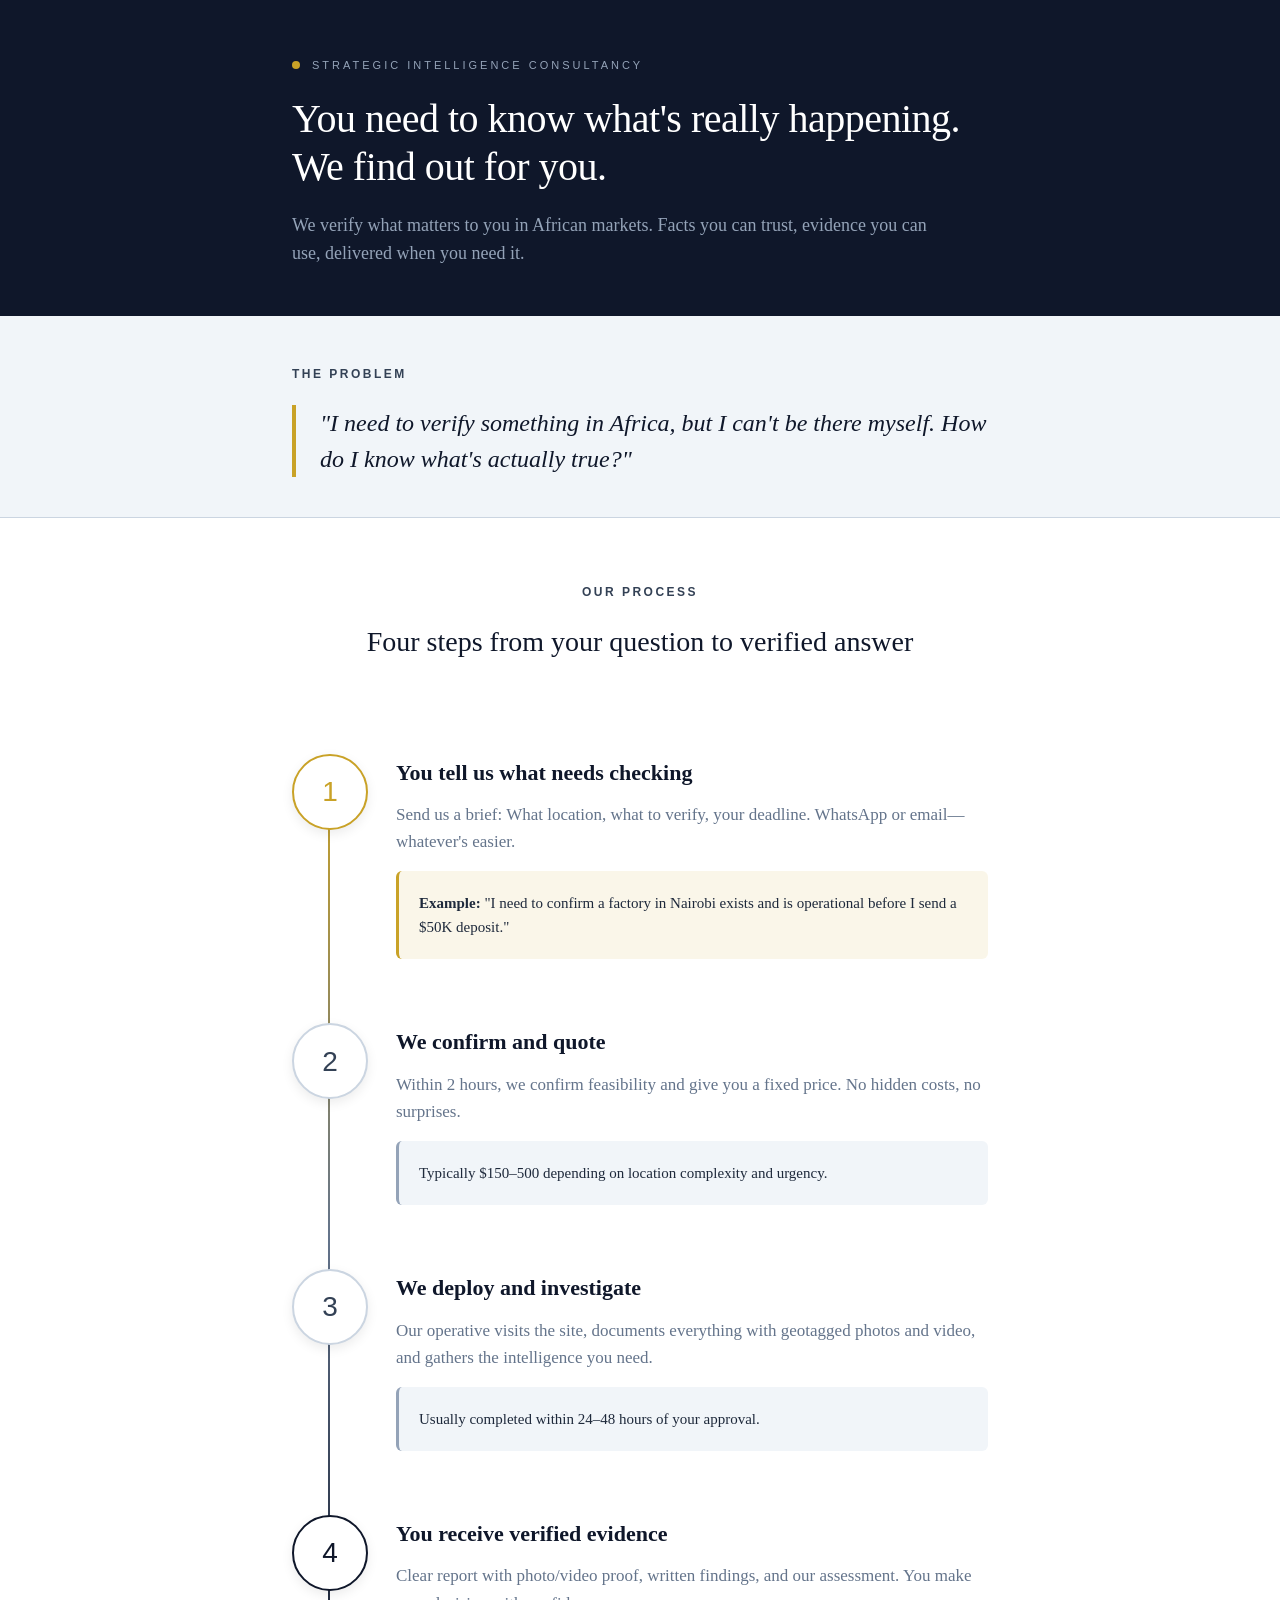
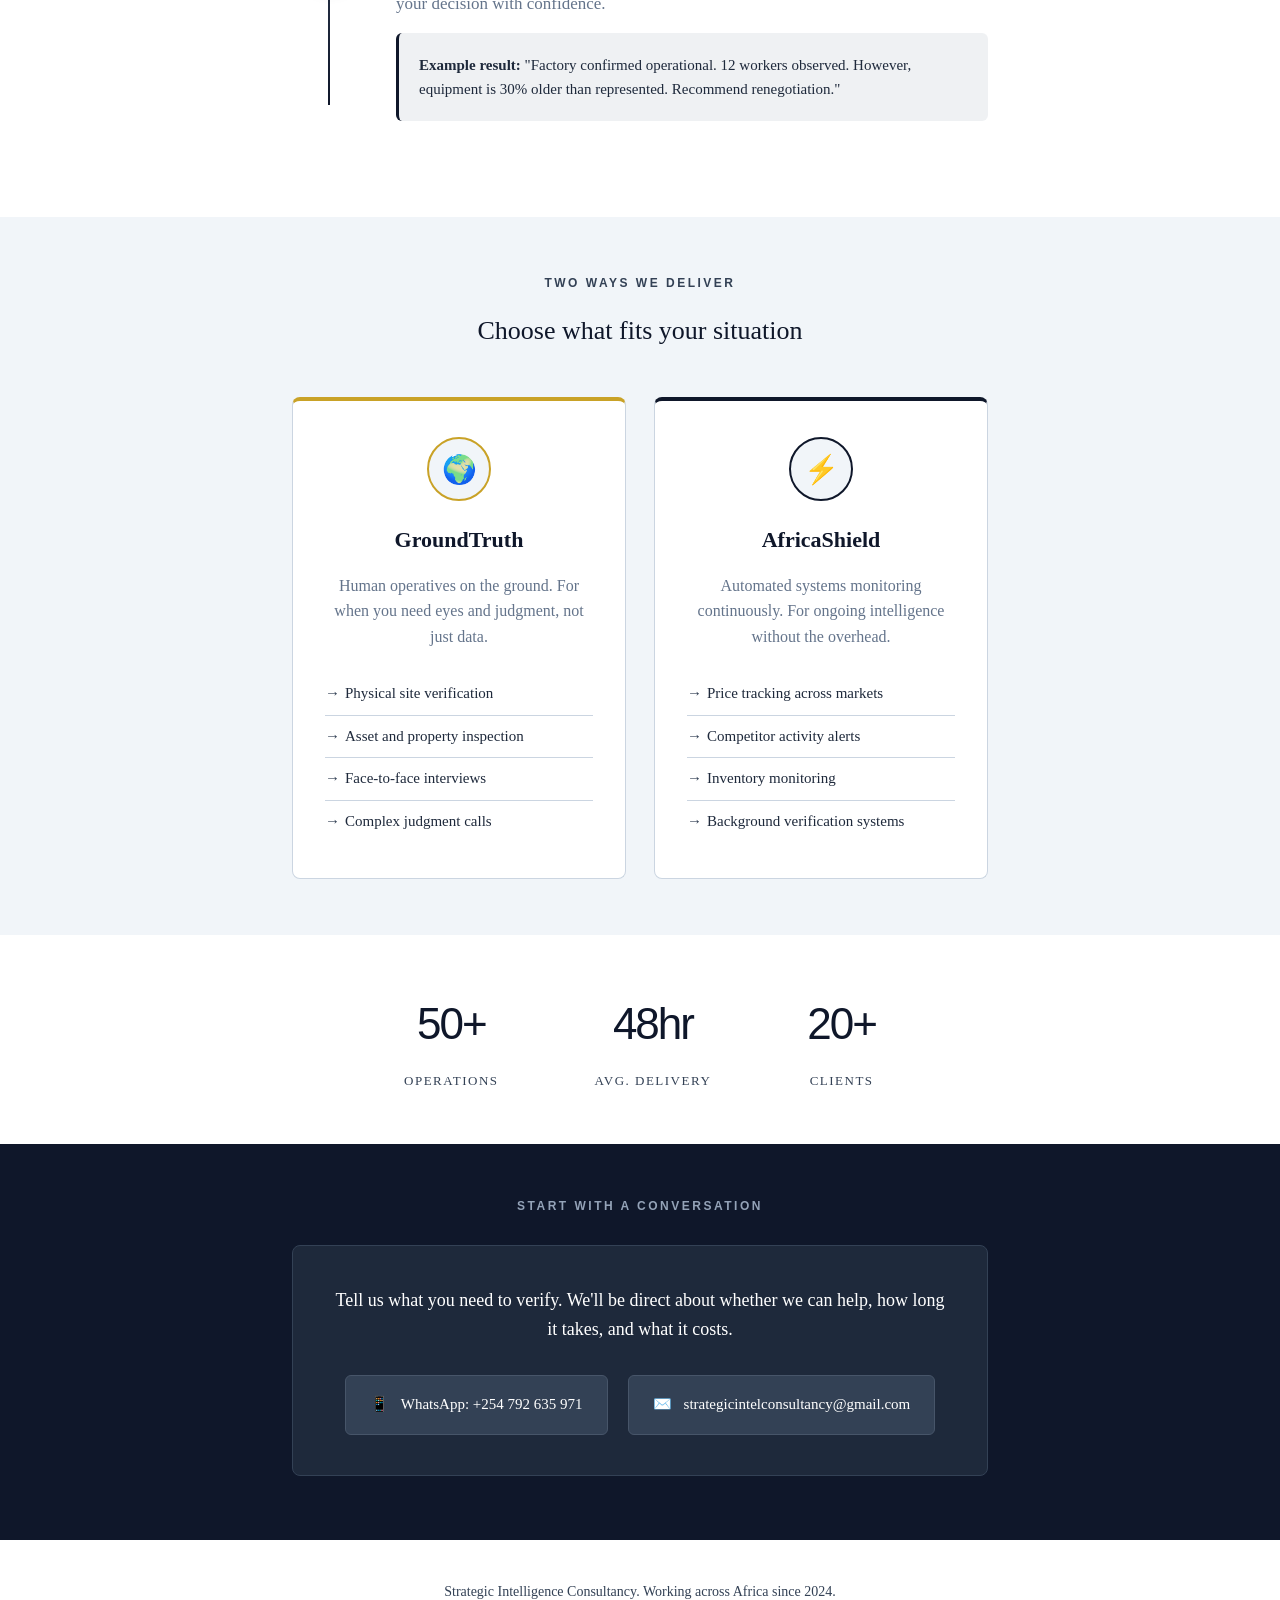
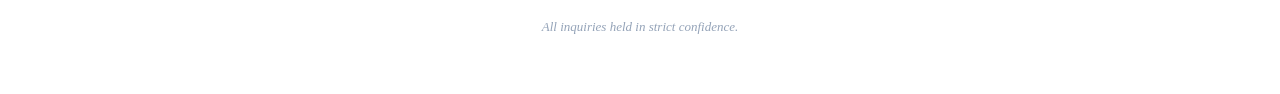
==== commit e9acc62e: "Revise title, meta description, and body structure Updated the title and meta description for better" ====
--- a/index.html
+++ b/index.html
@@ -3,75 +3,656 @@
 <head>
     <meta charset="UTF-8">
     <meta name="viewport" content="width=device-width, initial-scale=1.0">
-    <title>Strategic Intelligence | Global Operations</title>
-    
-    <!-- Email Campaign Tracking -->
+    <title>Strategic Intelligence Consultancy | How We Work</title>
+    <meta name="description" content="Professional intelligence services for Africa. Four steps from your problem to verified solution.">
+    
+    <!-- Tracking -->
     <script>
-        // Capture URL parameters when someone clicks from your email campaigns
         const params = new URLSearchParams(window.location.search);
         const source = params.get('utm_source');
-        const campaign = params.get('utm_campaign');
-        
-        if (source === 'coldoutreach' || campaign === 'afrilabel_pitch') {
-            // Log to browser console for immediate debugging (Press F12 to see)
-            console.log('🔥 HOT LEAD: Email campaign visitor detected!', {
-                timestamp: new Date().toString(),
-                page: window.location.href,
-                referrer: document.referrer,
-                source: source,
-                campaign: campaign
-            });
-            
-            // Send notification via Formspree
+        if (source === 'coldoutreach') {
             fetch('https://formspree.io/f/xjgjbjgo', {
                 method: 'POST',
                 headers: {'Content-Type': 'application/json'},
                 body: JSON.stringify({
-                    message: '🔥 Hot lead from email campaign visited website!',
+                    message: 'Lead from email campaign',
                     page: window.location.href,
-                    timestamp: new Date().toString(),
-                    source: source || 'email',
-                    campaign: campaign || 'afrilabel',
-                    userAgent: navigator.userAgent,
-                    referrer: document.referrer || 'direct'
+                    time: new Date().toString()
                 })
-            }).then(response => {
-                console.log('✅ Notification sent to your email');
-            }).catch(error => {
-                console.log('⚠️ Tracking active (Formspree error)');
-            });
+            }).catch(() => {});
         }
     </script>
     
-    <link rel="stylesheet" href="assets/css/main.css">
+    <style>
+        :root {
+            /* Professional intelligence palette */
+            --navy: #0f172a;
+            --navy-light: #1e293b;
+            --slate: #334155;
+            --slate-light: #475569;
+            --silver: #94a3b8;
+            --silver-light: #cbd5e1;
+            --fog: #f1f5f9;
+            --white: #ffffff;
+            
+            /* Accents - restrained */
+            --gold: #c9a227;
+            --gold-light: rgba(201, 162, 39, 0.1);
+            --steel: #64748b;
+            --steel-light: rgba(100, 116, 139, 0.1);
+            
+            --text: #1e293b;
+            --text-light: #64748b;
+        }
+        
+        * { margin: 0; padding: 0; box-sizing: border-box; }
+        
+        body {
+            background: var(--white);
+            color: var(--text);
+            font-family: 'Georgia', 'Times New Roman', serif;
+            line-height: 1.7;
+            font-size: 16px;
+        }
+        
+        .container {
+            max-width: 760px;
+            margin: 0 auto;
+            padding: 0 32px;
+        }
+        
+        /* Header */
+        header {
+            padding: 56px 0 48px;
+            background: var(--navy);
+            color: var(--white);
+            margin: 0 -32px;
+            padding-left: 32px;
+            padding-right: 32px;
+        }
+        
+        .org-name {
+            font-family: 'Helvetica Neue', Arial, sans-serif;
+            font-size: 11px;
+            letter-spacing: 3px;
+            text-transform: uppercase;
+            color: var(--silver);
+            margin-bottom: 20px;
+            display: flex;
+            align-items: center;
+            gap: 12px;
+        }
+        
+        .org-name::before {
+            content: '';
+            width: 8px;
+            height: 8px;
+            background: var(--gold);
+            border-radius: 50%;
+        }
+        
+        h1 {
+            font-size: 40px;
+            font-weight: 400;
+            color: var(--white);
+            line-height: 1.2;
+            margin-bottom: 20px;
+            letter-spacing: -0.5px;
+        }
+        
+        .hero-sub {
+            font-size: 18px;
+            color: var(--silver);
+            line-height: 1.6;
+            max-width: 640px;
+        }
+        
+        /* Problem section */
+        .problem {
+            padding: 48px 0 40px;
+            background: var(--fog);
+            margin: 0 -32px;
+            padding-left: 32px;
+            padding-right: 32px;
+            border-bottom: 1px solid var(--silver-light);
+        }
+        
+        .problem h2 {
+            font-family: 'Helvetica Neue', Arial, sans-serif;
+            font-size: 12px;
+            letter-spacing: 2.5px;
+            text-transform: uppercase;
+            color: var(--slate);
+            margin-bottom: 20px;
+        }
+        
+        .problem-statement {
+            font-size: 24px;
+            color: var(--navy);
+            line-height: 1.5;
+            font-style: italic;
+            padding-left: 24px;
+            border-left: 4px solid var(--gold);
+        }
+        
+        /* How We Work */
+        .how-we-work {
+            padding: 64px 0;
+        }
+        
+        .section-title {
+            text-align: center;
+            margin-bottom: 56px;
+        }
+        
+        .section-title h2 {
+            font-family: 'Helvetica Neue', Arial, sans-serif;
+            font-size: 12px;
+            letter-spacing: 2.5px;
+            text-transform: uppercase;
+            color: var(--slate);
+            margin-bottom: 16px;
+        }
+        
+        .section-title p {
+            font-size: 28px;
+            color: var(--navy);
+            font-weight: 400;
+        }
+        
+        /* Workflow */
+        .workflow {
+            display: flex;
+            flex-direction: column;
+            gap: 0;
+            position: relative;
+        }
+        
+        .workflow::before {
+            content: '';
+            position: absolute;
+            left: 36px;
+            top: 48px;
+            bottom: 48px;
+            width: 2px;
+            background: linear-gradient(180deg, 
+                var(--gold) 0%, 
+                var(--steel) 50%, 
+                var(--navy) 100%);
+        }
+        
+        .step {
+            display: flex;
+            gap: 28px;
+            padding: 32px 0;
+            position: relative;
+        }
+        
+        .step-number {
+            width: 76px;
+            height: 76px;
+            background: var(--white);
+            border: 2px solid var(--silver-light);
+            border-radius: 50%;
+            display: flex;
+            align-items: center;
+            justify-content: center;
+            font-family: 'Helvetica Neue', Arial, sans-serif;
+            font-size: 28px;
+            font-weight: 400;
+            color: var(--slate);
+            flex-shrink: 0;
+            position: relative;
+            z-index: 1;
+            box-shadow: 0 4px 12px rgba(0,0,0,0.08);
+        }
+        
+        .step:nth-child(1) .step-number {
+            border-color: var(--gold);
+            color: var(--gold);
+        }
+        
+        .step:nth-child(4) .step-number {
+            border-color: var(--navy);
+            color: var(--navy);
+        }
+        
+        .step-content h3 {
+            font-size: 22px;
+            color: var(--navy);
+            margin-bottom: 10px;
+            font-weight: 600;
+        }
+        
+        .step-content p {
+            color: var(--text-light);
+            font-size: 17px;
+            line-height: 1.6;
+        }
+        
+        .step-detail {
+            margin-top: 16px;
+            padding: 20px;
+            background: var(--fog);
+            border-radius: 6px;
+            border-left: 3px solid var(--silver);
+            font-size: 15px;
+            color: var(--text);
+            line-height: 1.6;
+        }
+        
+        .step:nth-child(1) .step-detail {
+            border-left-color: var(--gold);
+            background: var(--gold-light);
+        }
+        
+        .step:nth-child(4) .step-detail {
+            border-left-color: var(--navy);
+            background: var(--steel-light);
+        }
+        
+        /* Delivery options */
+        .delivery {
+            padding: 56px 0;
+            background: var(--fog);
+            margin: 0 -32px;
+            padding-left: 32px;
+            padding-right: 32px;
+        }
+        
+        .delivery-title {
+            text-align: center;
+            margin-bottom: 44px;
+        }
+        
+        .delivery-title h2 {
+            font-family: 'Helvetica Neue', Arial, sans-serif;
+            font-size: 12px;
+            letter-spacing: 2.5px;
+            text-transform: uppercase;
+            color: var(--slate);
+            margin-bottom: 16px;
+        }
+        
+        .delivery-title p {
+            font-size: 26px;
+            color: var(--navy);
+        }
+        
+        .delivery-options {
+            display: grid;
+            grid-template-columns: 1fr 1fr;
+            gap: 28px;
+        }
+        
+        .delivery-card {
+            background: var(--white);
+            border: 1px solid var(--silver-light);
+            border-radius: 8px;
+            padding: 36px 32px;
+            text-align: center;
+        }
+        
+        .delivery-card:first-child {
+            border-top: 4px solid var(--gold);
+        }
+        
+        .delivery-card:last-child {
+            border-top: 4px solid var(--navy);
+        }
+        
+        .delivery-icon {
+            width: 64px;
+            height: 64px;
+            background: var(--fog);
+            border: 2px solid var(--silver-light);
+            border-radius: 50%;
+            display: flex;
+            align-items: center;
+            justify-content: center;
+            font-size: 28px;
+            margin: 0 auto 20px;
+        }
+        
+        .delivery-card:first-child .delivery-icon {
+            border-color: var(--gold);
+        }
+        
+        .delivery-card:last-child .delivery-icon {
+            border-color: var(--navy);
+        }
+        
+        .delivery-card h3 {
+            font-size: 22px;
+            color: var(--navy);
+            margin-bottom: 14px;
+        }
+        
+        .delivery-card p {
+            font-size: 16px;
+            color: var(--text-light);
+            margin-bottom: 24px;
+            line-height: 1.6;
+        }
+        
+        .delivery-examples {
+            list-style: none;
+            font-size: 15px;
+            color: var(--text);
+            text-align: left;
+        }
+        
+        .delivery-examples li {
+            padding: 8px 0;
+            padding-left: 20px;
+            position: relative;
+            border-bottom: 1px solid var(--silver-light);
+        }
+        
+        .delivery-examples li:last-child {
+            border-bottom: none;
+        }
+        
+        .delivery-examples li::before {
+            content: '→';
+            position: absolute;
+            left: 0;
+            color: var(--slate);
+        }
+        
+        /* Trust */
+        .trust {
+            padding: 52px 0;
+            text-align: center;
+        }
+        
+        .trust-stats {
+            display: flex;
+            justify-content: center;
+            gap: 64px;
+            flex-wrap: wrap;
+        }
+        
+        .stat {
+            text-align: center;
+            padding: 0 16px;
+        }
+        
+        .stat-number {
+            font-family: 'Helvetica Neue', Arial, sans-serif;
+            font-size: 44px;
+            font-weight: 300;
+            color: var(--navy);
+            margin-bottom: 8px;
+            letter-spacing: -2px;
+        }
+        
+        .stat-label {
+            font-size: 13px;
+            color: var(--slate);
+            text-transform: uppercase;
+            letter-spacing: 1.5px;
+        }
+        
+        /* Contact */
+        .contact {
+            padding: 52px 0 64px;
+            background: var(--navy);
+            margin: 0 -32px;
+            padding-left: 32px;
+            padding-right: 32px;
+        }
+        
+        .contact h2 {
+            font-family: 'Helvetica Neue', Arial, sans-serif;
+            font-size: 12px;
+            letter-spacing: 2.5px;
+            text-transform: uppercase;
+            color: var(--silver);
+            margin-bottom: 28px;
+            text-align: center;
+        }
+        
+        .contact-box {
+            background: var(--navy-light);
+            border: 1px solid var(--slate);
+            border-radius: 8px;
+            padding: 40px;
+            text-align: center;
+        }
+        
+        .contact-box p {
+            font-size: 18px;
+            color: var(--white);
+            margin-bottom: 32px;
+            line-height: 1.6;
+        }
+        
+        .contact-methods {
+            display: flex;
+            justify-content: center;
+            gap: 20px;
+            flex-wrap: wrap;
+        }
+        
+        .contact-method {
+            display: flex;
+            align-items: center;
+            gap: 12px;
+            padding: 16px 24px;
+            background: var(--slate);
+            border: 1px solid var(--slate-light);
+            border-radius: 6px;
+            text-decoration: none;
+            color: var(--white);
+            font-weight: 500;
+            font-size: 15px;
+            transition: all 0.2s;
+        }
+        
+        .contact-method:hover {
+            background: var(--gold);
+            color: var(--navy);
+            border-color: var(--gold);
+        }
+        
+        /* Footer */
+        footer {
+            padding: 40px 0 56px;
+            text-align: center;
+        }
+        
+        footer p {
+            font-size: 14px;
+            color: var(--slate);
+        }
+        
+        .confidential {
+            margin-top: 12px;
+            font-size: 13px;
+            color: var(--silver);
+            font-style: italic;
+        }
+        
+        @media (max-width: 680px) {
+            .delivery-options {
+                grid-template-columns: 1fr;
+            }
+            
+            .workflow::before {
+                left: 28px;
+            }
+            
+            .step-number {
+                width: 60px;
+                height: 60px;
+                font-size: 24px;
+            }
+            
+            h1 {
+                font-size: 32px;
+            }
+            
+            .problem-statement {
+                font-size: 20px;
+            }
+            
+            .trust-stats {
+                gap: 40px;
+            }
+        }
+    </style>
+<base target="_blank">
 </head>
-<body style="background:#0a0a0f; color:white; font-family:Arial,sans-serif; margin:0; padding:0;">
-    <div style="text-align:center; padding:80px 20px 40px;">
-        <div style="display:inline-block; background:rgba(0,212,255,0.1); border:1px solid #00d4ff; color:#00d4ff; padding:5px 15px; border-radius:4px; font-size:0.75rem; letter-spacing:2px; margin-bottom:20px;">NAIROBI OPERATIONS CENTER</div>
-        <h1 style="font-size:2.8rem; margin:10px 0; font-weight:700;">Strategic Intelligence Consultancy</h1>
-        <p style="color:#a0a0b0; font-size:1.1rem; max-width:600px; margin:0 auto 50px;">Wyoming-registered. Kenya-based. Serving global clients with geographic market entry and competitive commercial signals.</p>
-        <h2 style="color:#a0a0b0; font-size:1.2rem; margin-bottom:30px; font-weight:400;">Select Your Theater of Operations</h2>
-        <div style="display:flex; justify-content:center; gap:30px; flex-wrap:wrap; max-width:1000px; margin:0 auto;">
-            <a href="divisions/geographic/" style="text-decoration:none; color:white; background:#1a1a24; padding:40px; border-radius:12px; border:2px solid #ffd700; width:320px; display:block; transition:all 0.3s;">
-                <div style="font-size:3.5rem; margin-bottom:15px;">🌍</div>
-                <h2 style="margin:10px 0; font-size:1.5rem;">Geographic Intelligence</h2>
-                <p style="color:#a0a0b0; margin:10px 0 20px; font-size:0.95rem;">African market entry, regulatory risk, and partnership intelligence.</p>
-                <span style="color:#ffd700; font-size:0.75rem; letter-spacing:1px; background:rgba(255,215,0,0.1); padding:5px 15px; border-radius:20px;">ESTABLISHED PRACTICE</span>
-            </a>
-            <a href="products/shelf-gap-bot/" style="text-decoration:none; color:white; background:#1a1a24; padding:40px; border-radius:12px; border:2px solid #00d4ff; width:320px; display:block; box-shadow:0 0 20px rgba(0,212,255,0.1);">
-                <div style="font-size:3.5rem; margin-bottom:15px;">📡</div>
-                <h2 style="margin:10px 0; font-size:1.5rem;">Commercial Signals</h2>
-                <p style="color:#a0a0b0; margin:10px 0 20px; font-size:0.95rem;">Real-time competitor monitoring and inventory arbitrage detection.</p>
-                <span style="color:#00d4ff; font-size:0.75rem; letter-spacing:1px; background:rgba(0,212,255,0.1); padding:5px 15px; border-radius:20px;">NEW: SHELF GAP BOT™</span>
-            </a>
+<body>
+    <header>
+        <div class="container">
+            <div class="org-name">Strategic Intelligence Consultancy</div>
+            <h1>You need to know what's really happening. We find out for you.</h1>
+            <p class="hero-sub">We verify what matters to you in African markets. Facts you can trust, evidence you can use, delivered when you need it.</p>
         </div>
-        <div style="margin-top:60px; padding:25px; background:rgba(0,212,255,0.05); border:1px solid #2a2a3a; border-radius:8px; max-width:700px; margin-left:auto; margin-right:auto;">
-            <p style="color:#a0a0b0; margin:0; font-size:0.95rem;"><strong style="color:#00d4ff;">Dual-Track Advantage:</strong> Entering African markets? Monitor competitor inventory while you establish local presence. <a href="contact/" style="color:#00d4ff;">Bundle for 20% off →</a></p>
+    </header>
+    
+    <section class="problem">
+        <div class="container">
+            <h2>The Problem</h2>
+            <p class="problem-statement">"I need to verify something in Africa, but I can't be there myself. How do I know what's actually true?"</p>
         </div>
-    </div>
-    <footer style="background:#12121a; border-top:1px solid #2a2a3a; padding:30px; text-align:center; margin-top:50px; color:#606070; font-size:0.85rem;">
-        <p>© 2026 Strategic Intelligence Consultancy | Nairobi Operations Center | Wyoming LLC</p>
-        <p style="margin-top:10px;"><a href="mailto:africa@strategicintelligenceconsultancy.services" style="color:#606070; text-decoration:none; margin:0 10px;">Africa Inquiries</a> | <a href="mailto:signals@strategicintelligenceconsultancy.services" style="color:#606070; text-decoration:none; margin:0 10px;">Signals Division</a></p>
+    </section>
+    
+    <section class="how-we-work">
+        <div class="container">
+            <div class="section-title">
+                <h2>Our Process</h2>
+                <p>Four steps from your question to verified answer</p>
+            </div>
+            
+            <div class="workflow">
+                <div class="step">
+                    <div class="step-number">1</div>
+                    <div class="step-content">
+                        <h3>You tell us what needs checking</h3>
+                        <p>Send us a brief: What location, what to verify, your deadline. WhatsApp or email—whatever's easier.</p>
+                        <div class="step-detail">
+                            <strong>Example:</strong> "I need to confirm a factory in Nairobi exists and is operational before I send a $50K deposit."
+                        </div>
+                    </div>
+                </div>
+                
+                <div class="step">
+                    <div class="step-number">2</div>
+                    <div class="step-content">
+                        <h3>We confirm and quote</h3>
+                        <p>Within 2 hours, we confirm feasibility and give you a fixed price. No hidden costs, no surprises.</p>
+                        <div class="step-detail">
+                            Typically $150–500 depending on location complexity and urgency.
+                        </div>
+                    </div>
+                </div>
+                
+                <div class="step">
+                    <div class="step-number">3</div>
+                    <div class="step-content">
+                        <h3>We deploy and investigate</h3>
+                        <p>Our operative visits the site, documents everything with geotagged photos and video, and gathers the intelligence you need.</p>
+                        <div class="step-detail">
+                            Usually completed within 24–48 hours of your approval.
+                        </div>
+                    </div>
+                </div>
+                
+                <div class="step">
+                    <div class="step-number">4</div>
+                    <div class="step-content">
+                        <h3>You receive verified evidence</h3>
+                        <p>Clear report with photo/video proof, written findings, and our assessment. You make your decision with confidence.</p>
+                        <div class="step-detail">
+                            <strong>Example result:</strong> "Factory confirmed operational. 12 workers observed. However, equipment is 30% older than represented. Recommend renegotiation."
+                        </div>
+                    </div>
+                </div>
+            </div>
+        </div>
+    </section>
+    
+    <section class="delivery">
+        <div class="container">
+            <div class="delivery-title">
+                <h2>Two ways we deliver</h2>
+                <p>Choose what fits your situation</p>
+            </div>
+            
+            <div class="delivery-options">
+                <div class="delivery-card">
+                    <div class="delivery-icon">🌍</div>
+                    <h3>GroundTruth</h3>
+                    <p>Human operatives on the ground. For when you need eyes and judgment, not just data.</p>
+                    <ul class="delivery-examples">
+                        <li>Physical site verification</li>
+                        <li>Asset and property inspection</li>
+                        <li>Face-to-face interviews</li>
+                        <li>Complex judgment calls</li>
+                    </ul>
+                </div>
+                
+                <div class="delivery-card">
+                    <div class="delivery-icon">⚡</div>
+                    <h3>AfricaShield</h3>
+                    <p>Automated systems monitoring continuously. For ongoing intelligence without the overhead.</p>
+                    <ul class="delivery-examples">
+                        <li>Price tracking across markets</li>
+                        <li>Competitor activity alerts</li>
+                        <li>Inventory monitoring</li>
+                        <li>Background verification systems</li>
+                    </ul>
+                </div>
+            </div>
+        </div>
+    </section>
+    
+    <section class="trust">
+        <div class="container">
+            <div class="trust-stats">
+                <div class="stat">
+                    <div class="stat-number">50+</div>
+                    <div class="stat-label">Operations</div>
+                </div>
+                <div class="stat">
+                    <div class="stat-number">48hr</div>
+                    <div class="stat-label">Avg. delivery</div>
+                </div>
+                <div class="stat">
+                    <div class="stat-number">20+</div>
+                    <div class="stat-label">Clients</div>
+                </div>
+            </div>
+        </div>
+    </section>
+    
+    <section class="contact">
+        <div class="container">
+            <h2>Start with a conversation</h2>
+            <div class="contact-box">
+                <p>Tell us what you need to verify. We'll be direct about whether we can help, how long it takes, and what it costs.</p>
+                <div class="contact-methods">
+                    <a href="https://wa.me/254792635971" class="contact-method">
+                        <span>📱</span>
+                        <span>WhatsApp: +254 792 635 971</span>
+                    </a>
+                    <a href="mailto:strategicintelconsultancy@gmail.com" class="contact-method">
+                        <span>✉️</span>
+                        <span>strategicintelconsultancy@gmail.com</span>
+                    </a>
+                </div>
+            </div>
+        </div>
+    </section>
+    
+    <footer>
+        <div class="container">
+            <p>Strategic Intelligence Consultancy. Working across Africa since 2024.</p>
+            <p class="confidential">All inquiries held in strict confidence.</p>
+        </div>
     </footer>
 </body>
-</html>+</html>
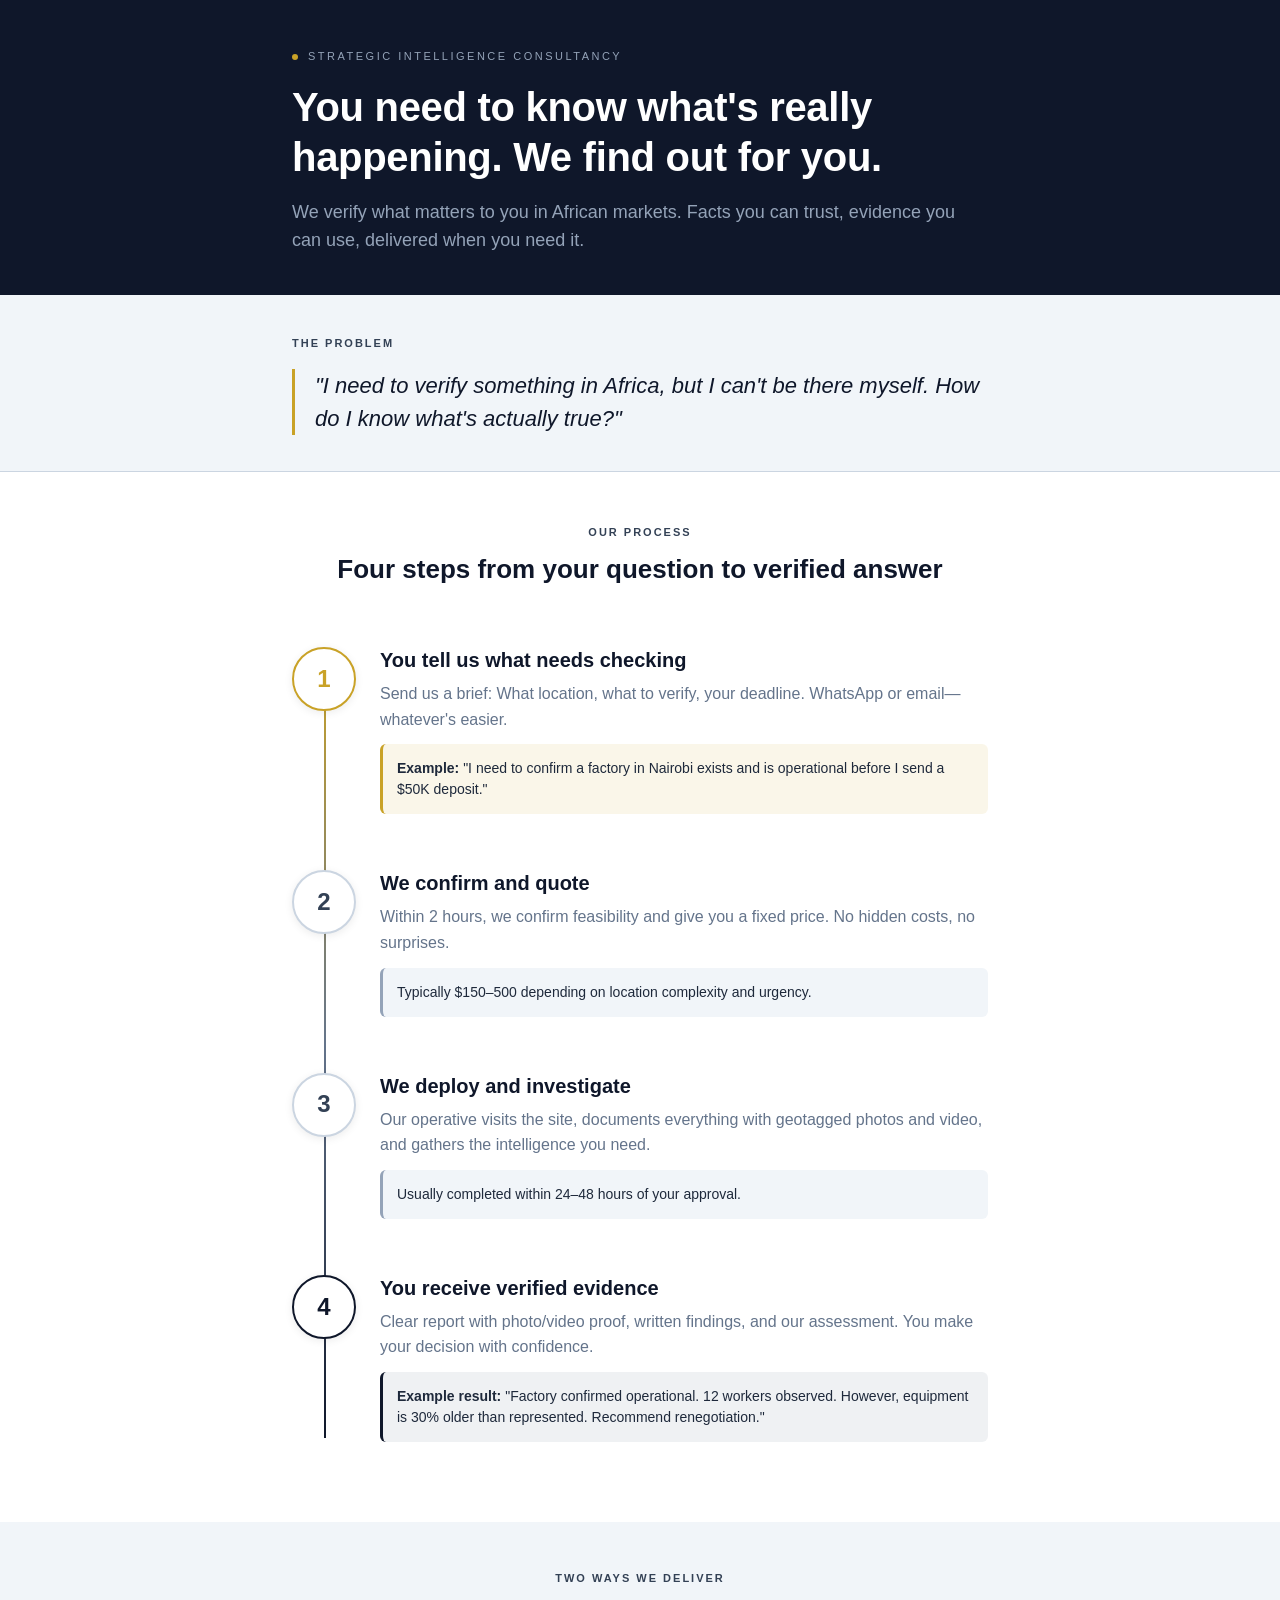
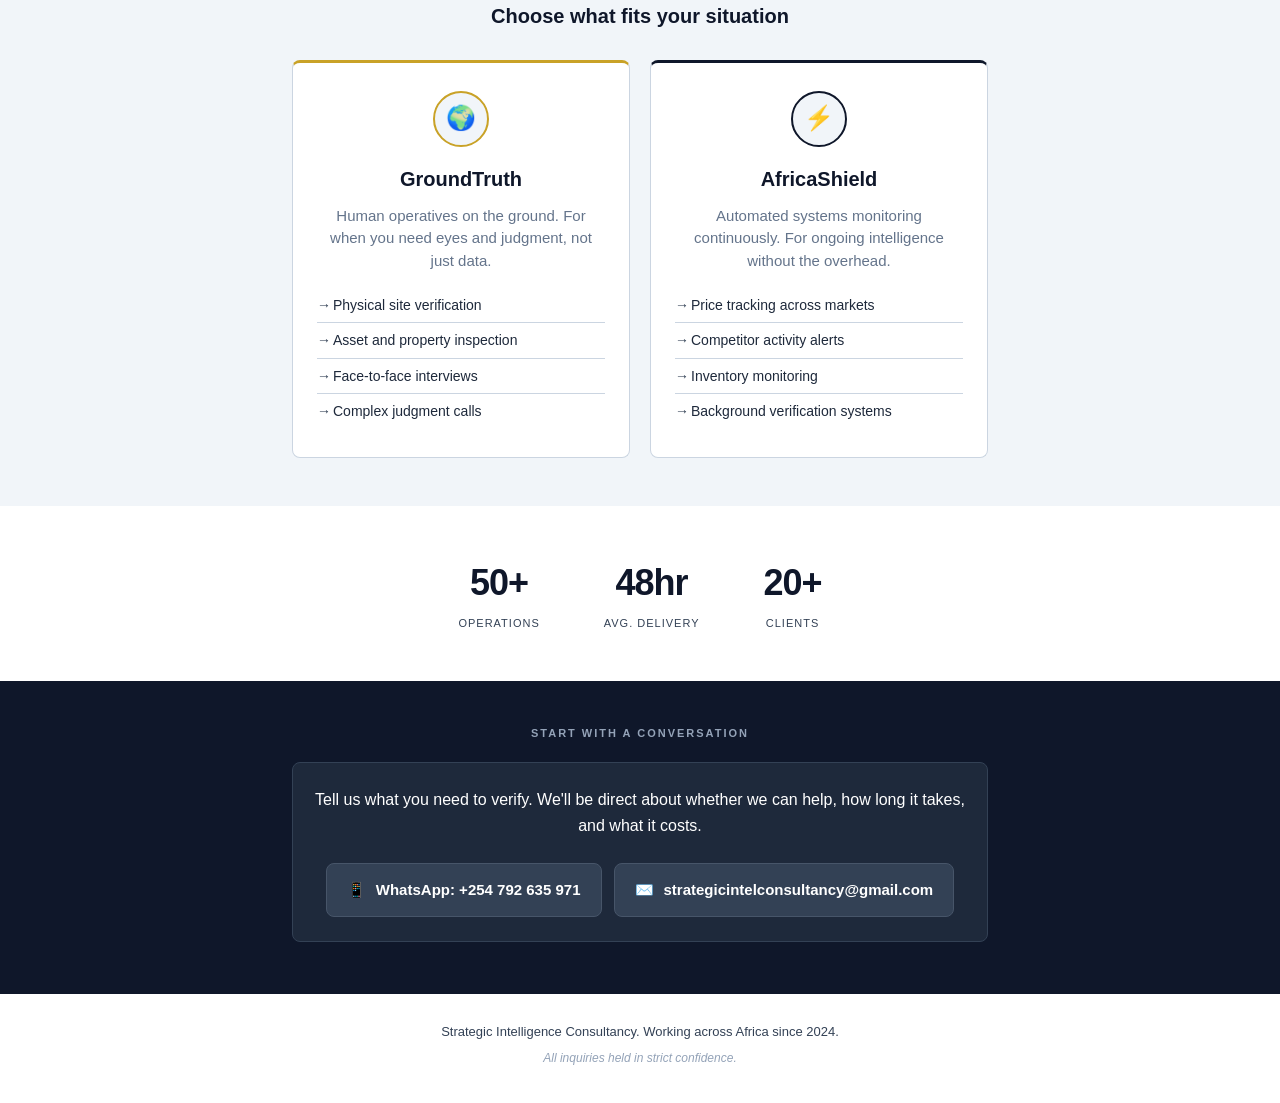
==== commit 0d440238: "Update index.html" ====
--- a/index.html
+++ b/index.html
@@ -2,7 +2,7 @@
 <html lang="en">
 <head>
     <meta charset="UTF-8">
-    <meta name="viewport" content="width=device-width, initial-scale=1.0">
+    <meta name="viewport" content="width=device-width, initial-scale=1.0, maximum-scale=5.0">
     <title>Strategic Intelligence Consultancy | How We Work</title>
     <meta name="description" content="Professional intelligence services for Africa. Four steps from your problem to verified solution.">
     
@@ -25,7 +25,6 @@
     
     <style>
         :root {
-            /* Professional intelligence palette */
             --navy: #0f172a;
             --navy-light: #1e293b;
             --slate: #334155;
@@ -34,133 +33,133 @@
             --silver-light: #cbd5e1;
             --fog: #f1f5f9;
             --white: #ffffff;
-            
-            /* Accents - restrained */
             --gold: #c9a227;
             --gold-light: rgba(201, 162, 39, 0.1);
             --steel: #64748b;
             --steel-light: rgba(100, 116, 139, 0.1);
-            
             --text: #1e293b;
             --text-light: #64748b;
         }
         
         * { margin: 0; padding: 0; box-sizing: border-box; }
+        
+        html {
+            font-size: 16px;
+            -webkit-text-size-adjust: 100%;
+        }
         
         body {
             background: var(--white);
             color: var(--text);
-            font-family: 'Georgia', 'Times New Roman', serif;
-            line-height: 1.7;
+            font-family: -apple-system, BlinkMacSystemFont, 'Segoe UI', Roboto, 'Helvetica Neue', Arial, sans-serif;
+            line-height: 1.6;
             font-size: 16px;
+            overflow-x: hidden;
         }
         
         .container {
             max-width: 760px;
             margin: 0 auto;
-            padding: 0 32px;
+            padding: 0 20px;
         }
         
         /* Header */
         header {
-            padding: 56px 0 48px;
+            padding: 40px 0 32px;
             background: var(--navy);
             color: var(--white);
-            margin: 0 -32px;
-            padding-left: 32px;
-            padding-right: 32px;
+            margin: 0 -20px;
+            padding-left: 20px;
+            padding-right: 20px;
         }
         
         .org-name {
-            font-family: 'Helvetica Neue', Arial, sans-serif;
             font-size: 11px;
-            letter-spacing: 3px;
+            letter-spacing: 2.5px;
             text-transform: uppercase;
             color: var(--silver);
-            margin-bottom: 20px;
+            margin-bottom: 16px;
             display: flex;
             align-items: center;
-            gap: 12px;
+            gap: 10px;
         }
         
         .org-name::before {
             content: '';
-            width: 8px;
-            height: 8px;
+            width: 6px;
+            height: 6px;
             background: var(--gold);
             border-radius: 50%;
         }
         
         h1 {
-            font-size: 40px;
-            font-weight: 400;
+            font-size: 28px;
+            font-weight: 600;
             color: var(--white);
-            line-height: 1.2;
-            margin-bottom: 20px;
-            letter-spacing: -0.5px;
+            line-height: 1.25;
+            margin-bottom: 16px;
+            letter-spacing: -0.3px;
         }
         
         .hero-sub {
-            font-size: 18px;
+            font-size: 16px;
             color: var(--silver);
             line-height: 1.6;
-            max-width: 640px;
         }
         
         /* Problem section */
         .problem {
-            padding: 48px 0 40px;
+            padding: 32px 0 28px;
             background: var(--fog);
-            margin: 0 -32px;
-            padding-left: 32px;
-            padding-right: 32px;
+            margin: 0 -20px;
+            padding-left: 20px;
+            padding-right: 20px;
             border-bottom: 1px solid var(--silver-light);
         }
         
         .problem h2 {
-            font-family: 'Helvetica Neue', Arial, sans-serif;
-            font-size: 12px;
-            letter-spacing: 2.5px;
+            font-size: 11px;
+            letter-spacing: 2px;
             text-transform: uppercase;
             color: var(--slate);
-            margin-bottom: 20px;
+            margin-bottom: 16px;
         }
         
         .problem-statement {
-            font-size: 24px;
+            font-size: 19px;
             color: var(--navy);
             line-height: 1.5;
             font-style: italic;
-            padding-left: 24px;
-            border-left: 4px solid var(--gold);
+            padding-left: 16px;
+            border-left: 3px solid var(--gold);
         }
         
         /* How We Work */
         .how-we-work {
-            padding: 64px 0;
+            padding: 40px 0;
         }
         
         .section-title {
             text-align: center;
-            margin-bottom: 56px;
+            margin-bottom: 32px;
         }
         
         .section-title h2 {
-            font-family: 'Helvetica Neue', Arial, sans-serif;
-            font-size: 12px;
-            letter-spacing: 2.5px;
+            font-size: 11px;
+            letter-spacing: 2px;
             text-transform: uppercase;
             color: var(--slate);
-            margin-bottom: 16px;
+            margin-bottom: 12px;
         }
         
         .section-title p {
-            font-size: 28px;
+            font-size: 22px;
             color: var(--navy);
-            font-weight: 400;
-        }
-        
-        /* Workflow */
+            font-weight: 600;
+            line-height: 1.3;
+        }
+        
+        /* Workflow - Mobile optimized */
         .workflow {
             display: flex;
             flex-direction: column;
@@ -171,9 +170,9 @@
         .workflow::before {
             content: '';
             position: absolute;
-            left: 36px;
-            top: 48px;
-            bottom: 48px;
+            left: 24px;
+            top: 32px;
+            bottom: 32px;
             width: 2px;
             background: linear-gradient(180deg, 
                 var(--gold) 0%, 
@@ -183,28 +182,27 @@
         
         .step {
             display: flex;
-            gap: 28px;
-            padding: 32px 0;
+            gap: 16px;
+            padding: 20px 0;
             position: relative;
         }
         
         .step-number {
-            width: 76px;
-            height: 76px;
+            width: 52px;
+            height: 52px;
+            min-width: 52px;
             background: var(--white);
             border: 2px solid var(--silver-light);
             border-radius: 50%;
             display: flex;
             align-items: center;
             justify-content: center;
-            font-family: 'Helvetica Neue', Arial, sans-serif;
-            font-size: 28px;
-            font-weight: 400;
+            font-size: 20px;
+            font-weight: 600;
             color: var(--slate);
-            flex-shrink: 0;
             position: relative;
             z-index: 1;
-            box-shadow: 0 4px 12px rgba(0,0,0,0.08);
+            box-shadow: 0 2px 8px rgba(0,0,0,0.08);
         }
         
         .step:nth-child(1) .step-number {
@@ -217,28 +215,34 @@
             color: var(--navy);
         }
         
+        .step-content {
+            flex: 1;
+            min-width: 0;
+        }
+        
         .step-content h3 {
-            font-size: 22px;
+            font-size: 18px;
             color: var(--navy);
-            margin-bottom: 10px;
+            margin-bottom: 8px;
             font-weight: 600;
+            line-height: 1.3;
         }
         
         .step-content p {
             color: var(--text-light);
-            font-size: 17px;
+            font-size: 15px;
             line-height: 1.6;
         }
         
         .step-detail {
-            margin-top: 16px;
-            padding: 20px;
+            margin-top: 12px;
+            padding: 14px;
             background: var(--fog);
             border-radius: 6px;
             border-left: 3px solid var(--silver);
-            font-size: 15px;
+            font-size: 14px;
             color: var(--text);
-            line-height: 1.6;
+            line-height: 1.5;
         }
         
         .step:nth-child(1) .step-detail {
@@ -251,67 +255,67 @@
             background: var(--steel-light);
         }
         
-        /* Delivery options */
+        /* Delivery options - Mobile stacked */
         .delivery {
-            padding: 56px 0;
+            padding: 40px 0;
             background: var(--fog);
-            margin: 0 -32px;
-            padding-left: 32px;
-            padding-right: 32px;
+            margin: 0 -20px;
+            padding-left: 20px;
+            padding-right: 20px;
         }
         
         .delivery-title {
             text-align: center;
-            margin-bottom: 44px;
+            margin-bottom: 28px;
         }
         
         .delivery-title h2 {
-            font-family: 'Helvetica Neue', Arial, sans-serif;
-            font-size: 12px;
-            letter-spacing: 2.5px;
+            font-size: 11px;
+            letter-spacing: 2px;
             text-transform: uppercase;
             color: var(--slate);
-            margin-bottom: 16px;
+            margin-bottom: 12px;
         }
         
         .delivery-title p {
-            font-size: 26px;
+            font-size: 20px;
             color: var(--navy);
+            font-weight: 600;
         }
         
         .delivery-options {
-            display: grid;
-            grid-template-columns: 1fr 1fr;
-            gap: 28px;
+            display: flex;
+            flex-direction: column;
+            gap: 16px;
         }
         
         .delivery-card {
             background: var(--white);
             border: 1px solid var(--silver-light);
             border-radius: 8px;
-            padding: 36px 32px;
+            padding: 24px 20px;
             text-align: center;
         }
         
         .delivery-card:first-child {
-            border-top: 4px solid var(--gold);
+            border-top: 3px solid var(--gold);
         }
         
         .delivery-card:last-child {
-            border-top: 4px solid var(--navy);
+            border-top: 3px solid var(--navy);
         }
         
         .delivery-icon {
-            width: 64px;
-            height: 64px;
+            width: 56px;
+            height: 56px;
             background: var(--fog);
             border: 2px solid var(--silver-light);
             border-radius: 50%;
             display: flex;
             align-items: center;
             justify-content: center;
-            font-size: 28px;
-            margin: 0 auto 20px;
+            font-size: 24px;
+            margin: 0 auto 16px;
         }
         
         .delivery-card:first-child .delivery-icon {
@@ -323,28 +327,28 @@
         }
         
         .delivery-card h3 {
-            font-size: 22px;
+            font-size: 20px;
             color: var(--navy);
-            margin-bottom: 14px;
+            margin-bottom: 10px;
         }
         
         .delivery-card p {
-            font-size: 16px;
+            font-size: 15px;
             color: var(--text-light);
-            margin-bottom: 24px;
-            line-height: 1.6;
+            margin-bottom: 16px;
+            line-height: 1.5;
         }
         
         .delivery-examples {
             list-style: none;
-            font-size: 15px;
+            font-size: 14px;
             color: var(--text);
             text-align: left;
         }
         
         .delivery-examples li {
-            padding: 8px 0;
-            padding-left: 20px;
+            padding: 6px 0;
+            padding-left: 16px;
             position: relative;
             border-bottom: 1px solid var(--silver-light);
         }
@@ -360,56 +364,53 @@
             color: var(--slate);
         }
         
-        /* Trust */
+        /* Trust - Mobile grid */
         .trust {
-            padding: 52px 0;
+            padding: 36px 0;
             text-align: center;
         }
         
         .trust-stats {
-            display: flex;
-            justify-content: center;
-            gap: 64px;
-            flex-wrap: wrap;
+            display: grid;
+            grid-template-columns: repeat(3, 1fr);
+            gap: 16px;
         }
         
         .stat {
             text-align: center;
-            padding: 0 16px;
+            padding: 12px 8px;
         }
         
         .stat-number {
-            font-family: 'Helvetica Neue', Arial, sans-serif;
-            font-size: 44px;
-            font-weight: 300;
+            font-size: 28px;
+            font-weight: 600;
             color: var(--navy);
-            margin-bottom: 8px;
-            letter-spacing: -2px;
+            margin-bottom: 4px;
+            letter-spacing: -1px;
         }
         
         .stat-label {
-            font-size: 13px;
+            font-size: 11px;
             color: var(--slate);
             text-transform: uppercase;
-            letter-spacing: 1.5px;
-        }
-        
-        /* Contact */
+            letter-spacing: 1px;
+        }
+        
+        /* Contact - Mobile optimized */
         .contact {
-            padding: 52px 0 64px;
+            padding: 36px 0 44px;
             background: var(--navy);
-            margin: 0 -32px;
-            padding-left: 32px;
-            padding-right: 32px;
+            margin: 0 -20px;
+            padding-left: 20px;
+            padding-right: 20px;
         }
         
         .contact h2 {
-            font-family: 'Helvetica Neue', Arial, sans-serif;
-            font-size: 12px;
-            letter-spacing: 2.5px;
+            font-size: 11px;
+            letter-spacing: 2px;
             text-transform: uppercase;
             color: var(--silver);
-            margin-bottom: 28px;
+            margin-bottom: 20px;
             text-align: center;
         }
         
@@ -417,88 +418,204 @@
             background: var(--navy-light);
             border: 1px solid var(--slate);
             border-radius: 8px;
-            padding: 40px;
+            padding: 24px 20px;
             text-align: center;
         }
         
         .contact-box p {
-            font-size: 18px;
+            font-size: 16px;
             color: var(--white);
-            margin-bottom: 32px;
+            margin-bottom: 24px;
             line-height: 1.6;
         }
         
         .contact-methods {
             display: flex;
-            justify-content: center;
-            gap: 20px;
-            flex-wrap: wrap;
+            flex-direction: column;
+            gap: 12px;
         }
         
         .contact-method {
             display: flex;
             align-items: center;
-            gap: 12px;
-            padding: 16px 24px;
+            justify-content: center;
+            gap: 10px;
+            padding: 14px 20px;
             background: var(--slate);
             border: 1px solid var(--slate-light);
-            border-radius: 6px;
+            border-radius: 8px;
             text-decoration: none;
             color: var(--white);
-            font-weight: 500;
+            font-weight: 600;
             font-size: 15px;
-            transition: all 0.2s;
-        }
-        
-        .contact-method:hover {
-            background: var(--gold);
-            color: var(--navy);
-            border-color: var(--gold);
+            min-height: 48px;
+            touch-action: manipulation;
+        }
+        
+        .contact-method:active {
+            transform: scale(0.98);
         }
         
         /* Footer */
         footer {
-            padding: 40px 0 56px;
+            padding: 28px 0 36px;
             text-align: center;
         }
         
         footer p {
-            font-size: 14px;
+            font-size: 13px;
             color: var(--slate);
+            line-height: 1.5;
         }
         
         .confidential {
-            margin-top: 12px;
-            font-size: 13px;
+            margin-top: 8px;
+            font-size: 12px;
             color: var(--silver);
             font-style: italic;
         }
         
-        @media (max-width: 680px) {
+        /* Tablet breakpoint */
+        @media (min-width: 640px) {
+            .container {
+                padding: 0 28px;
+            }
+            
+            header {
+                margin: 0 -28px;
+                padding-left: 28px;
+                padding-right: 28px;
+                padding-top: 48px;
+                padding-bottom: 40px;
+            }
+            
+            h1 {
+                font-size: 36px;
+            }
+            
+            .hero-sub {
+                font-size: 18px;
+            }
+            
+            .problem {
+                margin: 0 -28px;
+                padding-left: 28px;
+                padding-right: 28px;
+                padding-top: 40px;
+                padding-bottom: 36px;
+            }
+            
+            .problem-statement {
+                font-size: 22px;
+                padding-left: 20px;
+            }
+            
+            .how-we-work {
+                padding: 52px 0;
+            }
+            
+            .section-title p {
+                font-size: 26px;
+            }
+            
+            .workflow::before {
+                left: 32px;
+            }
+            
+            .step {
+                gap: 24px;
+                padding: 28px 0;
+            }
+            
+            .step-number {
+                width: 64px;
+                height: 64px;
+                min-width: 64px;
+                font-size: 24px;
+            }
+            
+            .step-content h3 {
+                font-size: 20px;
+            }
+            
+            .step-content p {
+                font-size: 16px;
+            }
+            
+            .delivery {
+                margin: 0 -28px;
+                padding-left: 28px;
+                padding-right: 28px;
+                padding-top: 48px;
+                padding-bottom: 48px;
+            }
+            
             .delivery-options {
-                grid-template-columns: 1fr;
-            }
-            
-            .workflow::before {
-                left: 28px;
-            }
-            
-            .step-number {
-                width: 60px;
-                height: 60px;
-                font-size: 24px;
+                display: grid;
+                grid-template-columns: 1fr 1fr;
+                gap: 20px;
+            }
+            
+            .delivery-card {
+                padding: 28px 24px;
+            }
+            
+            .trust-stats {
+                display: flex;
+                justify-content: center;
+                gap: 48px;
+            }
+            
+            .stat-number {
+                font-size: 36px;
+            }
+            
+            .contact {
+                margin: 0 -28px;
+                padding-left: 28px;
+                padding-right: 28px;
+                padding-top: 44px;
+                padding-bottom: 52px;
+            }
+            
+            .contact-methods {
+                flex-direction: row;
+                justify-content: center;
+            }
+        }
+        
+        /* Desktop breakpoint */
+        @media (min-width: 768px) {
+            .container {
+                padding: 0 32px;
+            }
+            
+            header {
+                margin: 0 -32px;
+                padding-left: 32px;
+                padding-right: 32px;
             }
             
             h1 {
-                font-size: 32px;
-            }
-            
-            .problem-statement {
-                font-size: 20px;
-            }
-            
-            .trust-stats {
-                gap: 40px;
+                font-size: 40px;
+            }
+            
+            .problem {
+                margin: 0 -32px;
+                padding-left: 32px;
+                padding-right: 32px;
+            }
+            
+            .delivery {
+                margin: 0 -32px;
+                padding-left: 32px;
+                padding-right: 32px;
+            }
+            
+            .contact {
+                margin: 0 -32px;
+                padding-left: 32px;
+                padding-right: 32px;
             }
         }
     </style>
